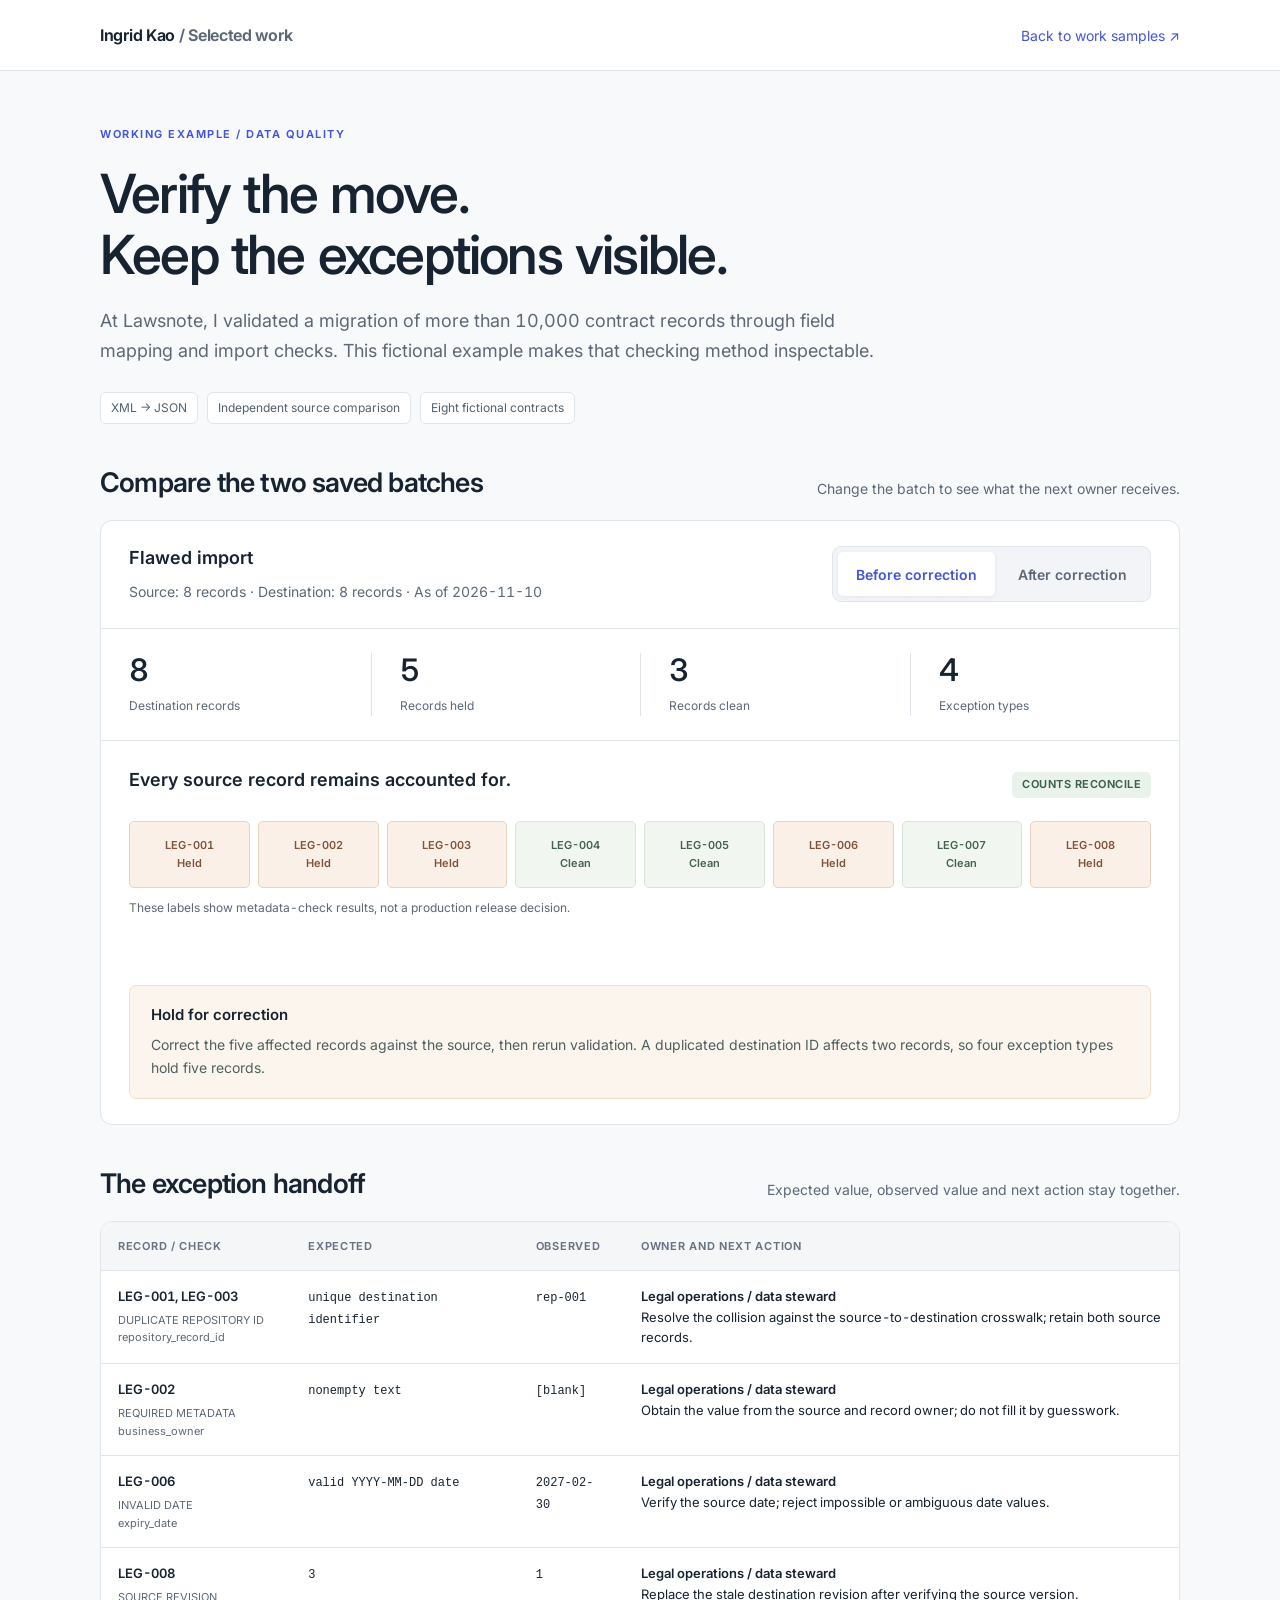
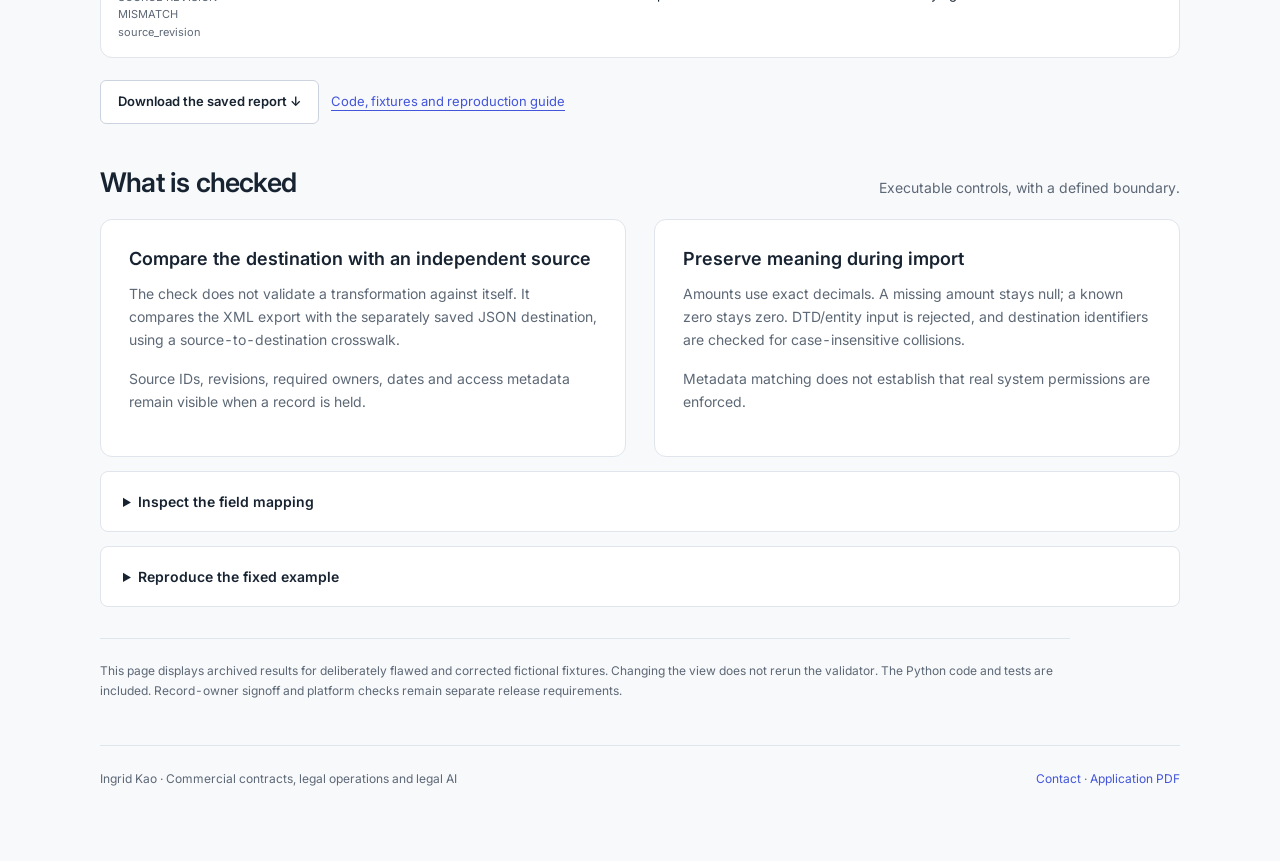
==== 05_solution_delivery/index.html @ 9fd371f5 "Publish legal workflow lab, work samples and evaluation methods" ====
<!doctype html>
<html lang="en"><head><meta charset="utf-8"><meta name="viewport" content="width=device-width,initial-scale=1"><meta name="description" content="Migration validation — inspect the working example and evidence by Ingrid Kao."><title>Migration validation | Ingrid Kao</title><style>
@font-face{font-family:Inter;src:url('../assets/Inter.woff2') format('woff2');font-weight:100 900;font-display:swap}
:root{--ink:#172331;--muted:#5d6876;--accent:#4355db;--line:#e0e5eb;--paper:#f8f9fb;--sage:#edf3ef;--red:#963f38;--amber:#805e1d}*{box-sizing:border-box}html{scroll-behavior:smooth;scroll-padding-top:28px}body{margin:0;color:var(--ink);background:var(--paper);font:16px/1.65 Inter,-apple-system,BlinkMacSystemFont,'Segoe UI',sans-serif;font-feature-settings:'calt' 1,'tnum' 1}a{color:var(--accent);text-underline-offset:4px}button,select{font:inherit}a:focus-visible,button:focus-visible,summary:focus-visible{outline:3px solid #d4a42f;outline-offset:4px}button{cursor:pointer}header{border-bottom:1px solid var(--line);background:#fff}nav{display:flex;justify-content:space-between;align-items:center;gap:20px;max-width:1144px;padding:22px 32px;margin:auto}.identity{font-weight:650;text-decoration:none;color:var(--ink);letter-spacing:-.3px}.back{font-size:14px;text-decoration:none}main{max-width:1144px;padding:48px 32px 56px;margin:auto}.eyebrow{font-size:11px;letter-spacing:1.5px;text-transform:uppercase;font-weight:650;color:var(--accent)}h1{font-size:clamp(34px,4.8vw,54px);line-height:1.13;letter-spacing:-1.8px;font-weight:550;margin:17px 0 21px;max-width:850px}h2{font-size:27px;line-height:1.25;letter-spacing:-.8px;font-weight:600;margin:0}h3{font-size:18px;line-height:1.35;font-weight:600;margin:0 0 10px}p{margin:0 0 16px}.intro{font-size:18px;line-height:1.7;color:var(--muted);max-width:800px}.tagline{display:flex;gap:9px;flex-wrap:wrap;margin:25px 0 36px}.tag{font-size:12px;line-height:1.5;color:#52616d;border:1px solid var(--line);background:#fff;padding:6px 10px;border-radius:6px}.section-heading{display:flex;align-items:end;justify-content:space-between;gap:24px;margin:42px 0 20px}.section-heading p{font-size:14px;color:var(--muted);margin:0}.card{background:#fff;border:1px solid var(--line);border-radius:12px;overflow:hidden}.card-pad{padding:27px 28px}.switcher{display:inline-flex;gap:5px;border:1px solid var(--line);padding:5px;border-radius:9px;background:#f2f4f8}.switcher button{min-height:44px;padding:8px 18px;background:none;border:0;border-radius:5px;color:var(--muted);font-size:14px;font-weight:600}.switcher button[aria-pressed=true]{background:#fff;color:var(--accent);box-shadow:0 1px 4px #1d2b4112}.preview-head{display:flex;align-items:center;justify-content:space-between;gap:22px;padding:25px 28px;border-bottom:1px solid var(--line)}.preview-head p{font-size:14px;margin:7px 0 0;color:var(--muted)}.chip{display:inline-block;padding:5px 10px;border-radius:5px;font-size:11px;line-height:1.4;font-weight:650;letter-spacing:.5px;text-transform:uppercase}.chip.hold{background:#fbede8;color:var(--red)}.chip.ready{background:#eaf2ec;color:#3c624b}.chip.amber{background:#faf1da;color:var(--amber)}.stats{display:grid;grid-template-columns:repeat(4,minmax(0,1fr));gap:0;border-bottom:1px solid var(--line);padding:24px 0}.stat{padding:0 28px;border-left:1px solid var(--line)}.stat:first-child{border:0}.stat b{font-size:31px;line-height:1.1;font-weight:550;letter-spacing:-1px;display:block;margin-bottom:9px}.stat span{font-size:12px;color:var(--muted);display:block}.decision{margin:25px 28px;padding:19px 21px;border:1px solid #d9e5dc;border-radius:7px;background:var(--sage)}.decision.hold{background:#fcf5ed;border-color:#eedfca}.decision h3{font-size:15px;margin-bottom:7px}.decision p{font-size:14px;color:#4f6060;margin:0}.record-strip{display:grid;grid-template-columns:repeat(8,minmax(0,1fr));gap:8px;margin:19px 0 10px}.record{padding:14px 4px;text-align:center;font-size:11px;font-weight:600;border:1px solid #d8e4da;background:#f1f6f1;color:#45634d;border-radius:5px}.record.held{background:#fbf0e8;border-color:#e8d2c2;color:#83523b}.caption{font-size:12px;color:var(--muted)}.table-wrap{overflow:auto;max-width:100%}table{width:100%;border-collapse:collapse;font-size:13px}th{text-align:left;font-size:11px;text-transform:uppercase;letter-spacing:.7px;color:#687482;font-weight:650;background:#f5f6f8}th,td{padding:15px 17px;border-bottom:1px solid var(--line);vertical-align:top}td{line-height:1.6}td b{font-weight:600}tbody tr:last-child td{border-bottom:0}.check-name{display:block;font-size:11px;color:var(--muted);margin-top:5px}.muted{color:var(--muted)}.value{font:12px/1.6 ui-monospace,SFMono-Regular,Consolas,monospace;overflow-wrap:anywhere}.empty{padding:26px 28px;background:#f3f7f2;color:#3f6549;font-size:15px}.bar-head{display:flex;justify-content:space-between;align-items:center;gap:18px}.button{display:inline-flex;align-items:center;justify-content:center;min-height:44px;padding:10px 17px;text-decoration:none;border-radius:6px;border:1px solid #ccd3df;font-size:13px;font-weight:600;color:var(--ink);background:#fff}.button.primary{background:var(--accent);color:#fff;border-color:var(--accent)}.actions{display:flex;gap:12px;flex-wrap:wrap;align-items:center;margin-top:22px}.actions a:not(.button){font-size:13px}details{border:1px solid var(--line);border-radius:8px;background:#fff;margin-top:14px}summary{padding:18px 22px;cursor:pointer;min-height:56px;font-size:14px;font-weight:600;list-style-position:inside}details>div{padding:0 22px 22px}.details-copy{font-size:14px;max-width:800px;color:var(--muted)}pre{margin:13px 0 0;padding:17px 19px;background:#f3f5f8;border-radius:6px;font:12px/1.7 ui-monospace,SFMono-Regular,Consolas,monospace;white-space:pre-wrap;overflow-wrap:anywhere}.split{display:grid;grid-template-columns:1fr 1fr;gap:28px}.fact-label{font-size:11px;letter-spacing:1px;text-transform:uppercase;color:#69788a;font-weight:650;margin-bottom:9px}.scope{border-top:1px solid var(--line);padding-top:22px;margin-top:31px;color:var(--muted);font-size:12px;max-width:970px}.footer{border-top:1px solid var(--line);margin-top:44px;padding-top:23px;display:flex;justify-content:space-between;gap:20px;font-size:12px;color:var(--muted)}.footer a{text-decoration:none}.escalation-layout{display:grid;grid-template-columns:260px minmax(0,1fr);gap:22px;align-items:start}.case-menu{display:grid;gap:8px}.case-menu button{text-align:left;min-height:92px;border:1px solid var(--line);background:#fff;border-radius:8px;padding:18px 19px;color:var(--ink)}.case-menu button[aria-pressed=true]{border-color:var(--accent);box-shadow:inset 3px 0 var(--accent);background:#f4f5ff}.case-menu small{display:block;font-size:10px;letter-spacing:1px;color:var(--accent);margin-bottom:8px;font-weight:650}.case-menu b{display:block;font-size:14px;line-height:1.45;font-weight:600}.case-body{padding:27px 28px}.case-title{display:flex;justify-content:space-between;align-items:start;gap:18px;border-bottom:1px solid var(--line);padding-bottom:20px;margin-bottom:23px}.case-title h3{font-size:22px;letter-spacing:-.5px;margin:6px 0 5px}.case-title p{font-size:12px;color:var(--muted);margin:0}.decision-quote{border-left:3px solid var(--accent);background:#f4f5fc;padding:19px 21px;border-radius:0 6px 6px 0;font-size:15px;margin-bottom:25px}.evidence-grid{display:grid;grid-template-columns:1fr 1fr;gap:22px 27px}.evidence-grid section{border-top:1px solid var(--line);padding-top:16px}.evidence-grid h4{margin:0 0 10px;font-size:11px;text-transform:uppercase;letter-spacing:.8px;color:#5a6f80}.evidence-grid p,.evidence-grid li{font-size:14px;line-height:1.7}.evidence-grid ul{padding-left:18px;margin:0}.evidence-grid li{margin-bottom:9px}.evidence-grid li:last-child{margin:0}.wide{grid-column:1/-1}blockquote{margin:11px 0;padding:14px 17px;border:1px solid #e0e4e7;border-radius:6px;color:#455563;font-size:13px;background:#fafbfc}.quote-fact{margin-top:4px;font-size:12px;color:var(--muted)}.articles{display:grid;grid-template-columns:repeat(3,minmax(0,1fr));gap:14px}.article-card{padding:23px;border:1px solid var(--line);border-radius:10px;background:#fff}.article-card h3{font-size:16px;margin-top:14px;min-height:66px}.article-card p,.article-card li{font-size:12px;color:var(--muted)}.article-card ul{margin:15px 0;padding-left:17px}.article-card .button{margin-top:7px;font-size:12px;min-height:44px}.article-detail{margin-top:19px;display:none}.article-detail.visible{display:block}.article-meta{display:grid;grid-template-columns:repeat(3,minmax(0,1fr));gap:15px;border-bottom:1px solid var(--line);padding-bottom:18px;margin-bottom:19px}.article-meta span{font-size:11px;display:block;color:var(--muted);margin-bottom:4px}.article-meta b{font-size:13px;font-weight:600}.close-row{display:flex;justify-content:space-between;gap:20px;align-items:center}.text-button{border:0;background:none;color:var(--accent);min-height:44px;font-size:13px;text-decoration:underline;text-underline-offset:4px;padding:5px 0}noscript{display:block;padding:20px;background:#fff4d7;color:#705c28}.sr-only{position:absolute;width:1px;height:1px;clip:rect(0,0,0,0);overflow:hidden}
@media(max-width:900px){.escalation-layout{grid-template-columns:210px minmax(0,1fr)}.stat{padding:0 20px}.record-strip{gap:5px}.record{font-size:10px}.evidence-grid{grid-template-columns:1fr}.wide{grid-column:auto}}
@media(max-width:700px){nav{padding:18px 20px;gap:12px}.identity{font-size:14px}.back{font-size:12px}main{padding:32px 20px 40px}h1{font-size:36px;letter-spacing:-1.1px}.intro{font-size:16px}.tagline{margin-bottom:28px}.section-heading{align-items:start;flex-direction:column;gap:9px;margin-top:31px}h2{font-size:24px}.preview-head{padding:22px;align-items:start;flex-direction:column}.stats{grid-template-columns:1fr 1fr;row-gap:22px}.stat:nth-child(3){border-left:0}.stat b{font-size:28px}.decision{margin:21px;padding:17px}.card-pad,.case-body{padding:22px}.record-strip{grid-template-columns:repeat(4,minmax(0,1fr));gap:7px}.record{font-size:11px;padding:12px 3px}.split{grid-template-columns:1fr;gap:19px}.bar-head{align-items:start;flex-direction:column;gap:9px}.escalation-layout{grid-template-columns:1fr}.case-menu{grid-template-columns:repeat(3,minmax(0,1fr));gap:6px}.case-menu button{padding:12px 10px;min-height:118px}.case-menu b{font-size:12px}.case-menu small{font-size:9px}.case-title{display:block}.case-title .chip{margin-top:14px}.articles{grid-template-columns:1fr}.article-card h3{min-height:0}.article-meta{grid-template-columns:1fr 1fr}.footer{flex-direction:column;gap:8px}.footer p{margin:0}.exception-table thead{display:none}.exception-table,.exception-table tbody,.exception-table tr,.exception-table td{display:block;width:100%}.exception-table tr{padding:18px 22px;border-bottom:1px solid var(--line)}.exception-table td{border:0;padding:6px 0}.exception-table td::before{content:attr(data-label);display:block;font-size:10px;letter-spacing:.7px;text-transform:uppercase;color:var(--muted);margin-bottom:3px}.exception-table tr:last-child{border:0}.mapping-table{min-width:580px}}
@media(prefers-reduced-motion:reduce){html{scroll-behavior:auto}}
</style></head><body>
<header><nav aria-label="Exhibit navigation"><a class="identity" href="../index.html">Ingrid Kao <span class="muted">/ Selected work</span></a><a class="back" href="../index.html#work">Back to work samples ↗</a></nav></header>
<main>
<span class="eyebrow">Working example / Data quality</span>
<h1>Verify the move.<br>Keep the exceptions visible.</h1>
<p class="intro">At Lawsnote, I validated a migration of more than 10,000 contract records through field mapping and import checks. This fictional example makes that checking method inspectable.</p>
<div class="tagline"><span class="tag">XML → JSON</span><span class="tag">Independent source comparison</span><span class="tag">Eight fictional contracts</span></div>
<section aria-labelledby="batch-heading"><div class="section-heading"><h2 id="batch-heading">Compare the two saved batches</h2><p>Change the batch to see what the next owner receives.</p></div>
<div class="card"><div class="preview-head"><div><h3 id="batch-title">Flawed import</h3><p id="batch-subtitle"></p></div><div class="switcher" role="group" aria-label="Saved import batch"><button data-batch="flawed" aria-pressed="true">Before correction</button><button data-batch="corrected" aria-pressed="false">After correction</button></div></div>
<div class="stats" aria-live="polite" aria-atomic="true"><div class="stat"><b id="record-count"></b><span>Destination records</span></div><div class="stat"><b id="held-count"></b><span>Records held</span></div><div class="stat"><b id="clean-count"></b><span>Records clean</span></div><div class="stat"><b id="issue-count"></b><span>Exception types</span></div></div>
<div class="card-pad"><div class="bar-head"><h3>Every source record remains accounted for.</h3><span class="chip" id="reconcile-status"></span></div><div class="record-strip" id="record-strip" aria-label="Per-record validation status"></div><p class="caption">These labels show metadata-check results, not a production release decision.</p></div>
<div class="decision" id="release-decision"><h3 id="release-title"></h3><p id="release-copy"></p></div>
</div></section>
<section aria-labelledby="exceptions-heading"><div class="section-heading"><h2 id="exceptions-heading">The exception handoff</h2><p>Expected value, observed value and next action stay together.</p></div><div class="card"><div id="exceptions"></div></div><div class="actions"><a class="button" id="report-download" href="results/flawed_report.json" download>Download the saved report ↓</a><a href="README.md">Code, fixtures and reproduction guide</a></div></section>
<section aria-labelledby="controls-heading"><div class="section-heading"><h2 id="controls-heading">What is checked</h2><p>Executable controls, with a defined boundary.</p></div><div class="split"><article class="card card-pad"><h3>Compare the destination with an independent source</h3><p class="details-copy">The check does not validate a transformation against itself. It compares the XML export with the separately saved JSON destination, using a source-to-destination crosswalk.</p><p class="details-copy">Source IDs, revisions, required owners, dates and access metadata remain visible when a record is held.</p></article><article class="card card-pad"><h3>Preserve meaning during import</h3><p class="details-copy">Amounts use exact decimals. A missing amount stays null; a known zero stays zero. DTD/entity input is rejected, and destination identifiers are checked for case-insensitive collisions.</p><p class="details-copy">Metadata matching does not establish that real system permissions are enforced.</p></article></div>
<details><summary>Inspect the field mapping</summary><div><div class="table-wrap"><table class="mapping-table"><thead><tr><th>XML source</th><th>JSON field</th><th>Transformation</th></tr></thead><tbody id="mapping"></tbody></table></div><p class="caption" id="access-groups"></p></div></details>
<details><summary>Reproduce the fixed example</summary><div><p class="details-copy" id="test-summary"></p><pre id="commands"></pre><div class="actions"><a href="fixtures/source_contracts.xml">XML source</a><a href="fixtures/target_flawed.json">Flawed destination</a><a href="fixtures/target_corrected.json">Corrected destination</a><a href="results/demo_facts.json">Verification facts</a></div></div></details></section>
<p class="scope">This page displays archived results for deliberately flawed and corrected fictional fixtures. Changing the view does not rerun the validator. The Python code and tests are included. Record-owner signoff and platform checks remain separate release requirements.</p>
<noscript>This exhibit needs JavaScript for the batch switcher. The saved reports, field mapping and reproduction guide remain available in this folder.</noscript>
<footer class="footer"><p>Ingrid Kao · Commercial contracts, legal operations and legal AI</p><p><a href="mailto:kuoingrid0118@gmail.com">Contact</a> · <a href="../Ingrid_Kao_Work_Samples.pdf">Application PDF</a></p></footer></main><script>
const DATA={"facts":{"schema":"MIGRATION-DEMO-FACTS-1.0","data_classification":"eight fictional contracts; seeded defects","test_count":30,"tests_passed":30,"failures":0,"errors":0,"archived_reports_match_fresh_run":true,"verified_report_files":["corrected_exceptions.csv","corrected_report.json","corrected_summary.md","flawed_exceptions.csv","flawed_report.json","flawed_summary.md","normalized_source.json"],"scenarios":{"flawed":{"source_records":8,"destination_records":8,"clean_records":3,"held_records":5,"exception_groups":4,"exception_count":4,"exception_types":["DUPLICATE_REPOSITORY_ID","INVALID_DATE","REQUIRED_METADATA","SOURCE_REVISION_MISMATCH"],"source_identity_reconciled":true,"counts_reconcile":true,"release_status":"HOLD_FOR_CORRECTION","release_approved":false,"source_known_value_usd":"622000.50","source_records_with_unknown_value":1},"corrected":{"source_records":8,"destination_records":8,"clean_records":8,"held_records":0,"exception_groups":0,"exception_count":0,"exception_types":[],"source_identity_reconciled":true,"counts_reconcile":true,"release_status":"READY_FOR_OWNER_SIGNOFF","release_approved":false,"source_known_value_usd":"622000.50","source_records_with_unknown_value":1}},"test_command":"python3 test_migration.py","reproduce_command":"python3 migration_demo.py","verification_command":"python3 verify_demo.py","release_decision":"Metadata checks never authorize release. Record-owner signoff and platform checks remain required."},"reports":{"flawed":{"schema":"CONTRACT-MIGRATION-DEMO-1.1","scenario":"flawed","as_of_date":"2026-11-10","data_classification":"synthetic demonstration","source_records":8,"destination_records":8,"exception_groups":4,"exception_count":4,"exception_types":["DUPLICATE_REPOSITORY_ID","INVALID_DATE","REQUIRED_METADATA","SOURCE_REVISION_MISMATCH"],"clean_records":3,"held_records":5,"source_identity_reconciled":true,"counts_reconcile":true,"source_known_value_usd":"622000.50","source_records_with_unknown_value":1,"validation_gate_passed":false,"release_status":"HOLD_FOR_CORRECTION","release_approved":false,"exceptions":[{"issue_id":"EX-001","code":"DUPLICATE_REPOSITORY_ID","source_record_id":"LEG-001, LEG-003","field":"repository_record_id","expected":"unique destination identifier","actual":"rep-001","owner":"Legal operations / data steward","action":"Resolve the collision against the source-to-destination crosswalk; retain both source records."},{"issue_id":"EX-002","code":"REQUIRED_METADATA","source_record_id":"LEG-002","field":"business_owner","expected":"nonempty text","actual":"","owner":"Legal operations / data steward","action":"Obtain the value from the source and record owner; do not fill it by guesswork."},{"issue_id":"EX-003","code":"INVALID_DATE","source_record_id":"LEG-006","field":"expiry_date","expected":"valid YYYY-MM-DD date","actual":"2027-02-30","owner":"Legal operations / data steward","action":"Verify the source date; reject impossible or ambiguous date values."},{"issue_id":"EX-004","code":"SOURCE_REVISION_MISMATCH","source_record_id":"LEG-008","field":"source_revision","expected":3,"actual":1,"owner":"Legal operations / data steward","action":"Replace the stale destination revision after verifying the source version."}]},"corrected":{"schema":"CONTRACT-MIGRATION-DEMO-1.1","scenario":"corrected","as_of_date":"2026-11-10","data_classification":"synthetic demonstration","source_records":8,"destination_records":8,"exception_groups":0,"exception_count":0,"exception_types":[],"clean_records":8,"held_records":0,"source_identity_reconciled":true,"counts_reconcile":true,"source_known_value_usd":"622000.50","source_records_with_unknown_value":1,"validation_gate_passed":true,"release_status":"READY_FOR_OWNER_SIGNOFF","release_approved":false,"exceptions":[]}},"mapping":{"schema":"CONTRACT-MIGRATION-DEMO-1.1","source_format":"fictional XML export","destination_format":"local JSON repository export","destination_identifier":"Sequential REP identifier in this fixture; uniqueness is case-insensitive in the destination","fields":[{"xml_source":"@id","target_field":"source_record_id","transform":"text"},{"xml_source":"@revision","target_field":"source_revision","transform":"integer"},{"xml_source":"contract_number","target_field":"contract_number","transform":"text"},{"xml_source":"party_name","target_field":"counterparty","transform":"text"},{"xml_source":"document_type","target_field":"agreement_type","transform":"text"},{"xml_source":"owner","target_field":"business_owner","transform":"text"},{"xml_source":"signed_on","target_field":"signed_date","transform":"iso_date"},{"xml_source":"expires_on","target_field":"expiry_date","transform":"iso_date"},{"xml_source":"amount_usd","target_field":"value_usd","transform":"usd_decimal_string","nullable":true},{"xml_source":"visibility_group","target_field":"access_group","transform":"text"}],"approved_access_groups":["Legal","Legal-Finance","Restricted"]},"ids":["LEG-001","LEG-002","LEG-003","LEG-004","LEG-005","LEG-006","LEG-007","LEG-008"]};
const $=id=>document.getElementById(id);
const esc=v=>String(v).replace(/[&<>"']/g,c=>({'&':'&amp;','<':'&lt;','>':'&gt;','"':'&quot;',"'":'&#39;'}[c]));
const value=v=>v===''?'[blank]':v===null?'null':String(v);
let active='flawed';
function render(){
 const r=DATA.reports[active],held=new Set(r.exceptions.flatMap(e=>e.source_record_id.split(',').map(x=>x.trim())));
 document.querySelectorAll('[data-batch]').forEach(b=>b.setAttribute('aria-pressed',String(b.dataset.batch===active)));
 $('batch-title').textContent=active==='flawed'?'Flawed import':'Corrected import';
 $('batch-subtitle').textContent=`Source: ${r.source_records} records · Destination: ${r.destination_records} records · As of ${r.as_of_date}`;
 $('record-count').textContent=r.destination_records;$('held-count').textContent=r.held_records;$('clean-count').textContent=r.clean_records;$('issue-count').textContent=r.exception_types.length;
 $('reconcile-status').textContent=r.counts_reconcile?'Counts reconcile':'Reconciliation needed';$('reconcile-status').className='chip '+(r.counts_reconcile?'ready':'hold');
 $('record-strip').innerHTML=DATA.ids.map(id=>`<span class="record${held.has(id)?' held':''}" aria-label="${esc(id)} ${held.has(id)?'held for correction':'clean'}">${esc(id)}<br>${held.has(id)?'Held':'Clean'}</span>`).join('');
 const clean=r.validation_gate_passed;
 $('release-decision').className='decision'+(clean?'':' hold');
 $('release-title').textContent=clean?'Ready for owner signoff':'Hold for correction';
 $('release-copy').textContent=clean?'All eight records pass these metadata checks. The record owner still needs to sign off, and actual platform permissions need verification. Release approval remains false.':'Correct the five affected records against the source, then rerun validation. A duplicated destination ID affects two records, so four exception types hold five records.';
 $('exceptions').innerHTML=r.exceptions.length?'<table class="exception-table"><thead><tr><th>Record / check</th><th>Expected</th><th>Observed</th><th>Owner and next action</th></tr></thead><tbody>'+r.exceptions.map(e=>`<tr><td data-label="Record / check"><b>${esc(e.source_record_id)}</b><span class="check-name">${esc(e.code.replaceAll('_',' '))}<br>${esc(e.field)}</span></td><td data-label="Expected"><span class="value">${esc(value(e.expected))}</span></td><td data-label="Observed"><span class="value">${esc(value(e.actual))}</span></td><td data-label="Owner and next action"><b>${esc(e.owner)}</b><br>${esc(e.action)}</td></tr>`).join('')+'</tbody></table>':'<div class="empty"><b>No exceptions in the corrected fixture.</b><br>All eight records are clean. The batch is ready for record-owner signoff.</div>';
 $('report-download').href=`results/${active}_report.json`;
}
document.querySelectorAll('[data-batch]').forEach(b=>b.addEventListener('click',()=>{active=b.dataset.batch;render()}));
$('mapping').innerHTML=DATA.mapping.fields.map(f=>`<tr><td class="value">${esc(f.xml_source)}</td><td class="value">${esc(f.target_field)}</td><td>${esc(f.transform)}${f.nullable?' · nullable':''}</td></tr>`).join('');
$('access-groups').textContent='Allowed metadata groups: '+DATA.mapping.approved_access_groups.join(', ')+'.';
$('commands').textContent='cd 05_solution_delivery\n'+DATA.facts.reproduce_command+'\n'+DATA.facts.test_command+'\n'+DATA.facts.verification_command;
$('test-summary').textContent=`${DATA.facts.tests_passed} of ${DATA.facts.test_count} behavioral tests passed. ${DATA.facts.verified_report_files.length} archived reports match a fresh run. This page reports that saved verification; the commands below reproduce it.`;
render();
</script></body></html>
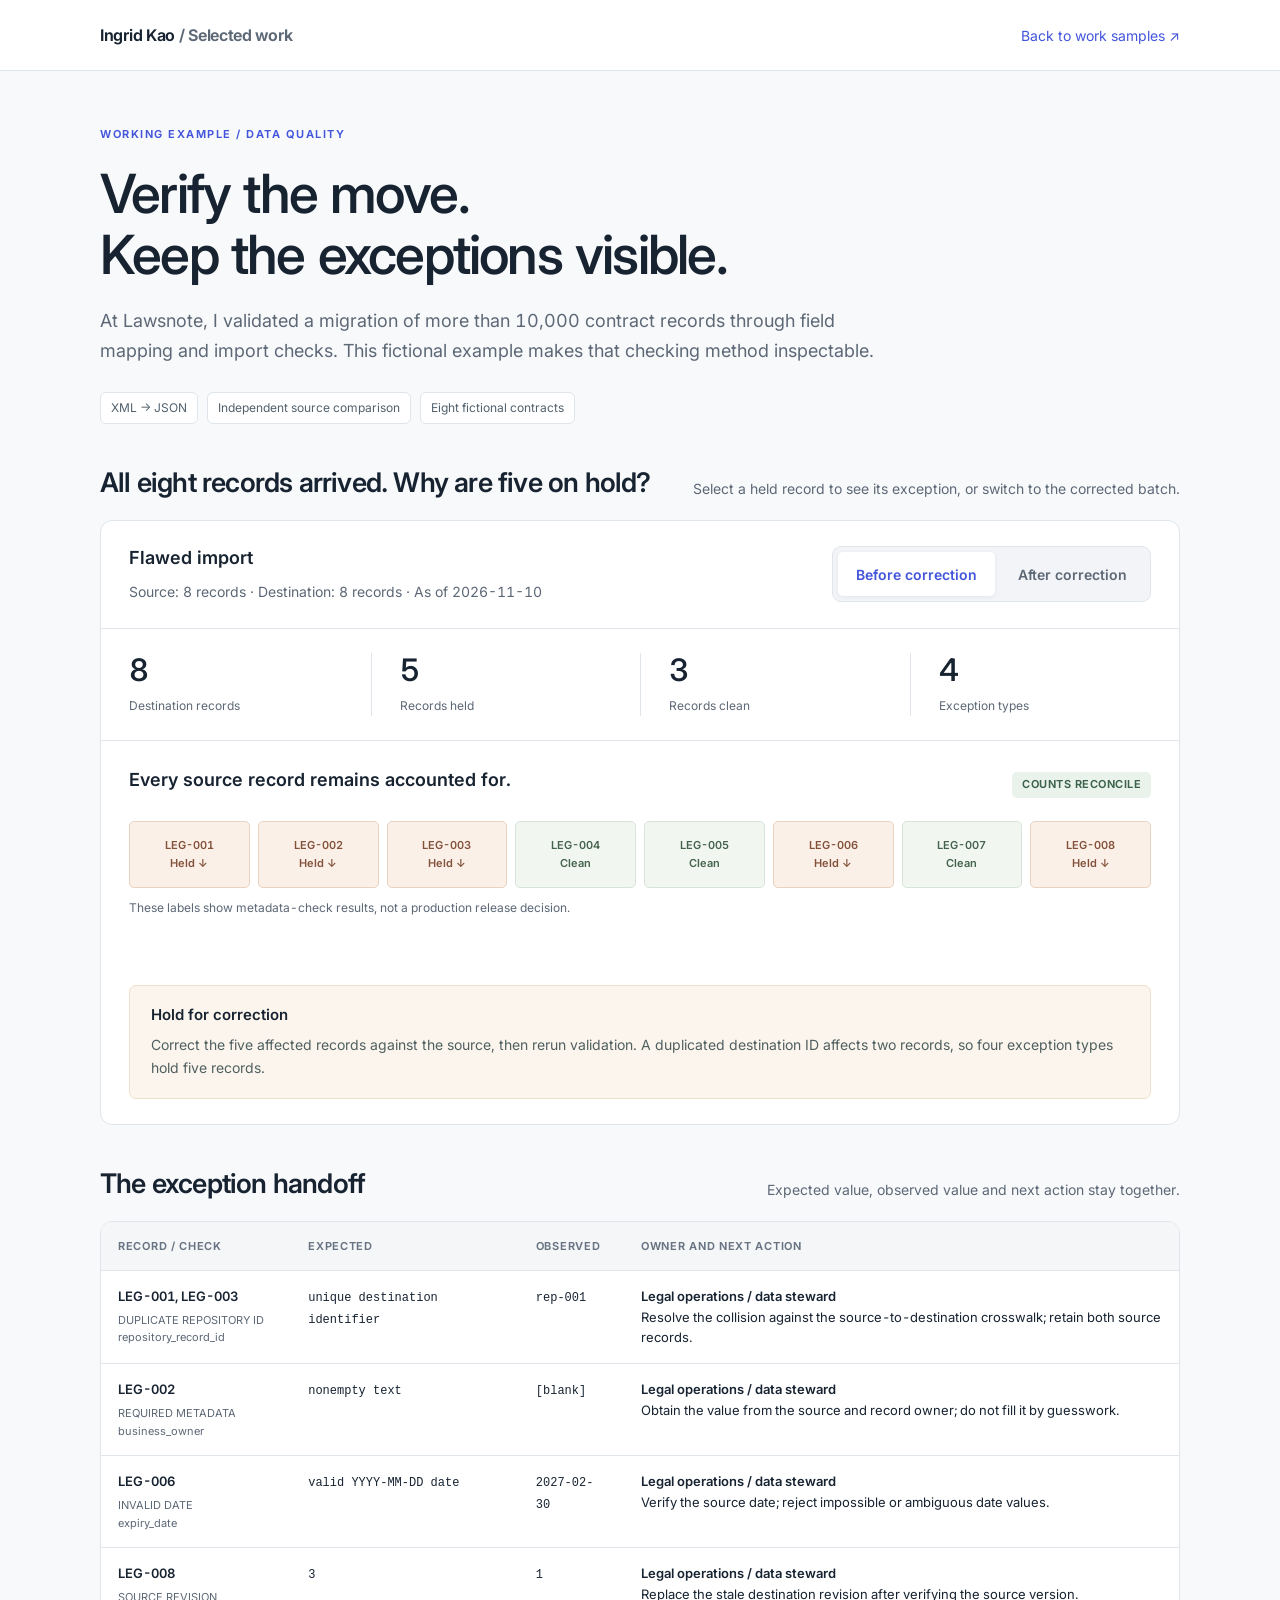
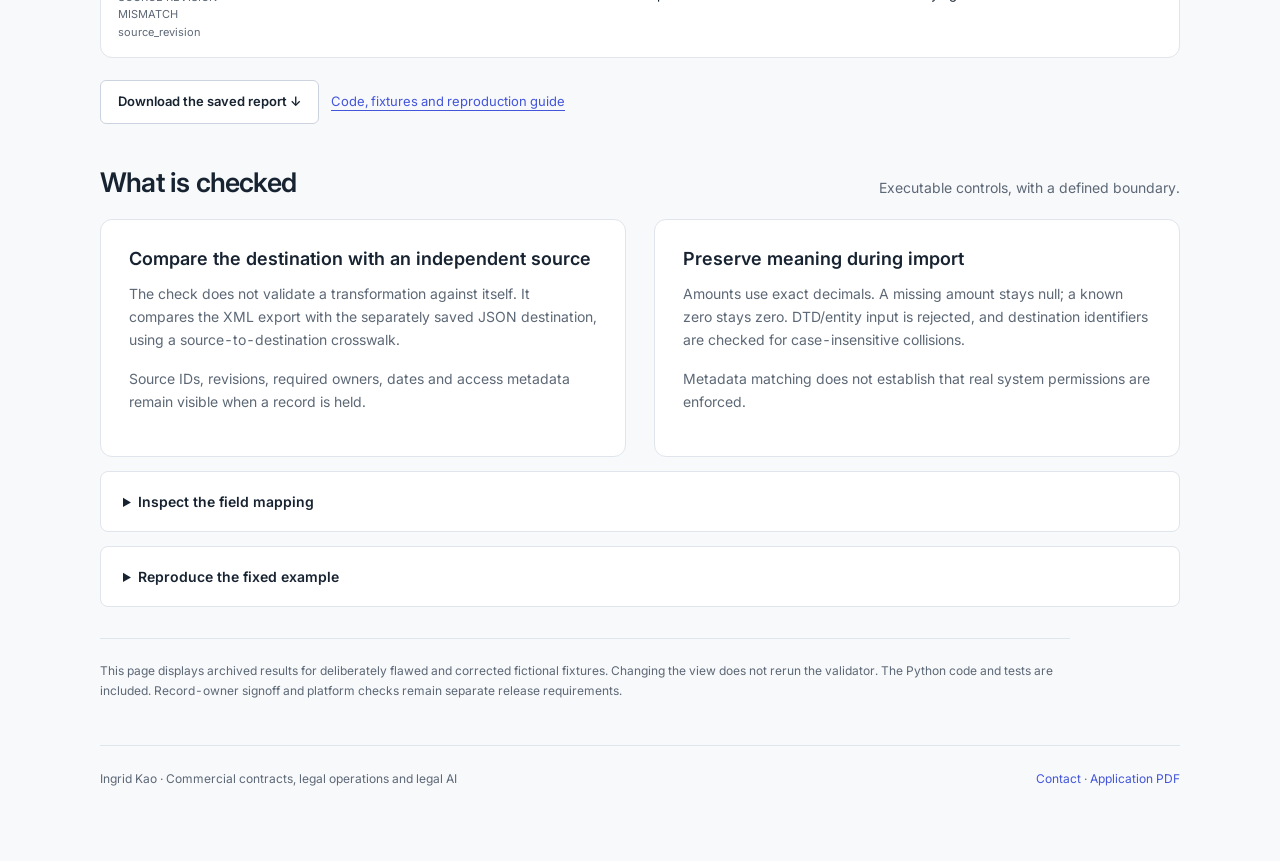
==== commit ad7f2c3e: "Let the Lab be tried from its first screen From the review of 17 November:  - Landing: two things to" ====
--- a/05_solution_delivery/index.html
+++ b/05_solution_delivery/index.html
@@ -1,7 +1,7 @@
 <!doctype html>
-<html lang="en"><head><meta charset="utf-8"><meta name="viewport" content="width=device-width,initial-scale=1"><meta name="description" content="Migration validation — inspect the working example and evidence by Ingrid Kao."><title>Migration validation | Ingrid Kao</title><style>
+<html lang="en"><head><meta charset="utf-8"><meta name="viewport" content="width=device-width,initial-scale=1"><meta name="description" content="Migration validation: inspect the working example and evidence by Ingrid Kao."><title>Migration validation | Ingrid Kao</title><style>
 @font-face{font-family:Inter;src:url('../assets/Inter.woff2') format('woff2');font-weight:100 900;font-display:swap}
-:root{--ink:#172331;--muted:#5d6876;--accent:#4355db;--line:#e0e5eb;--paper:#f8f9fb;--sage:#edf3ef;--red:#963f38;--amber:#805e1d}*{box-sizing:border-box}html{scroll-behavior:smooth;scroll-padding-top:28px}body{margin:0;color:var(--ink);background:var(--paper);font:16px/1.65 Inter,-apple-system,BlinkMacSystemFont,'Segoe UI',sans-serif;font-feature-settings:'calt' 1,'tnum' 1}a{color:var(--accent);text-underline-offset:4px}button,select{font:inherit}a:focus-visible,button:focus-visible,summary:focus-visible{outline:3px solid #d4a42f;outline-offset:4px}button{cursor:pointer}header{border-bottom:1px solid var(--line);background:#fff}nav{display:flex;justify-content:space-between;align-items:center;gap:20px;max-width:1144px;padding:22px 32px;margin:auto}.identity{font-weight:650;text-decoration:none;color:var(--ink);letter-spacing:-.3px}.back{font-size:14px;text-decoration:none}main{max-width:1144px;padding:48px 32px 56px;margin:auto}.eyebrow{font-size:11px;letter-spacing:1.5px;text-transform:uppercase;font-weight:650;color:var(--accent)}h1{font-size:clamp(34px,4.8vw,54px);line-height:1.13;letter-spacing:-1.8px;font-weight:550;margin:17px 0 21px;max-width:850px}h2{font-size:27px;line-height:1.25;letter-spacing:-.8px;font-weight:600;margin:0}h3{font-size:18px;line-height:1.35;font-weight:600;margin:0 0 10px}p{margin:0 0 16px}.intro{font-size:18px;line-height:1.7;color:var(--muted);max-width:800px}.tagline{display:flex;gap:9px;flex-wrap:wrap;margin:25px 0 36px}.tag{font-size:12px;line-height:1.5;color:#52616d;border:1px solid var(--line);background:#fff;padding:6px 10px;border-radius:6px}.section-heading{display:flex;align-items:end;justify-content:space-between;gap:24px;margin:42px 0 20px}.section-heading p{font-size:14px;color:var(--muted);margin:0}.card{background:#fff;border:1px solid var(--line);border-radius:12px;overflow:hidden}.card-pad{padding:27px 28px}.switcher{display:inline-flex;gap:5px;border:1px solid var(--line);padding:5px;border-radius:9px;background:#f2f4f8}.switcher button{min-height:44px;padding:8px 18px;background:none;border:0;border-radius:5px;color:var(--muted);font-size:14px;font-weight:600}.switcher button[aria-pressed=true]{background:#fff;color:var(--accent);box-shadow:0 1px 4px #1d2b4112}.preview-head{display:flex;align-items:center;justify-content:space-between;gap:22px;padding:25px 28px;border-bottom:1px solid var(--line)}.preview-head p{font-size:14px;margin:7px 0 0;color:var(--muted)}.chip{display:inline-block;padding:5px 10px;border-radius:5px;font-size:11px;line-height:1.4;font-weight:650;letter-spacing:.5px;text-transform:uppercase}.chip.hold{background:#fbede8;color:var(--red)}.chip.ready{background:#eaf2ec;color:#3c624b}.chip.amber{background:#faf1da;color:var(--amber)}.stats{display:grid;grid-template-columns:repeat(4,minmax(0,1fr));gap:0;border-bottom:1px solid var(--line);padding:24px 0}.stat{padding:0 28px;border-left:1px solid var(--line)}.stat:first-child{border:0}.stat b{font-size:31px;line-height:1.1;font-weight:550;letter-spacing:-1px;display:block;margin-bottom:9px}.stat span{font-size:12px;color:var(--muted);display:block}.decision{margin:25px 28px;padding:19px 21px;border:1px solid #d9e5dc;border-radius:7px;background:var(--sage)}.decision.hold{background:#fcf5ed;border-color:#eedfca}.decision h3{font-size:15px;margin-bottom:7px}.decision p{font-size:14px;color:#4f6060;margin:0}.record-strip{display:grid;grid-template-columns:repeat(8,minmax(0,1fr));gap:8px;margin:19px 0 10px}.record{padding:14px 4px;text-align:center;font-size:11px;font-weight:600;border:1px solid #d8e4da;background:#f1f6f1;color:#45634d;border-radius:5px}.record.held{background:#fbf0e8;border-color:#e8d2c2;color:#83523b}.caption{font-size:12px;color:var(--muted)}.table-wrap{overflow:auto;max-width:100%}table{width:100%;border-collapse:collapse;font-size:13px}th{text-align:left;font-size:11px;text-transform:uppercase;letter-spacing:.7px;color:#687482;font-weight:650;background:#f5f6f8}th,td{padding:15px 17px;border-bottom:1px solid var(--line);vertical-align:top}td{line-height:1.6}td b{font-weight:600}tbody tr:last-child td{border-bottom:0}.check-name{display:block;font-size:11px;color:var(--muted);margin-top:5px}.muted{color:var(--muted)}.value{font:12px/1.6 ui-monospace,SFMono-Regular,Consolas,monospace;overflow-wrap:anywhere}.empty{padding:26px 28px;background:#f3f7f2;color:#3f6549;font-size:15px}.bar-head{display:flex;justify-content:space-between;align-items:center;gap:18px}.button{display:inline-flex;align-items:center;justify-content:center;min-height:44px;padding:10px 17px;text-decoration:none;border-radius:6px;border:1px solid #ccd3df;font-size:13px;font-weight:600;color:var(--ink);background:#fff}.button.primary{background:var(--accent);color:#fff;border-color:var(--accent)}.actions{display:flex;gap:12px;flex-wrap:wrap;align-items:center;margin-top:22px}.actions a:not(.button){font-size:13px}details{border:1px solid var(--line);border-radius:8px;background:#fff;margin-top:14px}summary{padding:18px 22px;cursor:pointer;min-height:56px;font-size:14px;font-weight:600;list-style-position:inside}details>div{padding:0 22px 22px}.details-copy{font-size:14px;max-width:800px;color:var(--muted)}pre{margin:13px 0 0;padding:17px 19px;background:#f3f5f8;border-radius:6px;font:12px/1.7 ui-monospace,SFMono-Regular,Consolas,monospace;white-space:pre-wrap;overflow-wrap:anywhere}.split{display:grid;grid-template-columns:1fr 1fr;gap:28px}.fact-label{font-size:11px;letter-spacing:1px;text-transform:uppercase;color:#69788a;font-weight:650;margin-bottom:9px}.scope{border-top:1px solid var(--line);padding-top:22px;margin-top:31px;color:var(--muted);font-size:12px;max-width:970px}.footer{border-top:1px solid var(--line);margin-top:44px;padding-top:23px;display:flex;justify-content:space-between;gap:20px;font-size:12px;color:var(--muted)}.footer a{text-decoration:none}.escalation-layout{display:grid;grid-template-columns:260px minmax(0,1fr);gap:22px;align-items:start}.case-menu{display:grid;gap:8px}.case-menu button{text-align:left;min-height:92px;border:1px solid var(--line);background:#fff;border-radius:8px;padding:18px 19px;color:var(--ink)}.case-menu button[aria-pressed=true]{border-color:var(--accent);box-shadow:inset 3px 0 var(--accent);background:#f4f5ff}.case-menu small{display:block;font-size:10px;letter-spacing:1px;color:var(--accent);margin-bottom:8px;font-weight:650}.case-menu b{display:block;font-size:14px;line-height:1.45;font-weight:600}.case-body{padding:27px 28px}.case-title{display:flex;justify-content:space-between;align-items:start;gap:18px;border-bottom:1px solid var(--line);padding-bottom:20px;margin-bottom:23px}.case-title h3{font-size:22px;letter-spacing:-.5px;margin:6px 0 5px}.case-title p{font-size:12px;color:var(--muted);margin:0}.decision-quote{border-left:3px solid var(--accent);background:#f4f5fc;padding:19px 21px;border-radius:0 6px 6px 0;font-size:15px;margin-bottom:25px}.evidence-grid{display:grid;grid-template-columns:1fr 1fr;gap:22px 27px}.evidence-grid section{border-top:1px solid var(--line);padding-top:16px}.evidence-grid h4{margin:0 0 10px;font-size:11px;text-transform:uppercase;letter-spacing:.8px;color:#5a6f80}.evidence-grid p,.evidence-grid li{font-size:14px;line-height:1.7}.evidence-grid ul{padding-left:18px;margin:0}.evidence-grid li{margin-bottom:9px}.evidence-grid li:last-child{margin:0}.wide{grid-column:1/-1}blockquote{margin:11px 0;padding:14px 17px;border:1px solid #e0e4e7;border-radius:6px;color:#455563;font-size:13px;background:#fafbfc}.quote-fact{margin-top:4px;font-size:12px;color:var(--muted)}.articles{display:grid;grid-template-columns:repeat(3,minmax(0,1fr));gap:14px}.article-card{padding:23px;border:1px solid var(--line);border-radius:10px;background:#fff}.article-card h3{font-size:16px;margin-top:14px;min-height:66px}.article-card p,.article-card li{font-size:12px;color:var(--muted)}.article-card ul{margin:15px 0;padding-left:17px}.article-card .button{margin-top:7px;font-size:12px;min-height:44px}.article-detail{margin-top:19px;display:none}.article-detail.visible{display:block}.article-meta{display:grid;grid-template-columns:repeat(3,minmax(0,1fr));gap:15px;border-bottom:1px solid var(--line);padding-bottom:18px;margin-bottom:19px}.article-meta span{font-size:11px;display:block;color:var(--muted);margin-bottom:4px}.article-meta b{font-size:13px;font-weight:600}.close-row{display:flex;justify-content:space-between;gap:20px;align-items:center}.text-button{border:0;background:none;color:var(--accent);min-height:44px;font-size:13px;text-decoration:underline;text-underline-offset:4px;padding:5px 0}noscript{display:block;padding:20px;background:#fff4d7;color:#705c28}.sr-only{position:absolute;width:1px;height:1px;clip:rect(0,0,0,0);overflow:hidden}
+:root{--ink:#172331;--muted:#5d6876;--accent:#4355db;--line:#e0e5eb;--paper:#f8f9fb;--sage:#edf3ef;--red:#963f38;--amber:#805e1d}*{box-sizing:border-box}html{scroll-behavior:smooth;scroll-padding-top:28px}body{margin:0;color:var(--ink);background:var(--paper);font:16px/1.65 Inter,-apple-system,BlinkMacSystemFont,'Segoe UI',sans-serif;font-feature-settings:'calt' 1,'tnum' 1}a{color:var(--accent);text-underline-offset:4px}button,select{font:inherit}a:focus-visible,button:focus-visible,summary:focus-visible{outline:3px solid #d4a42f;outline-offset:4px}button{cursor:pointer}header{border-bottom:1px solid var(--line);background:#fff}nav{display:flex;justify-content:space-between;align-items:center;gap:20px;max-width:1144px;padding:22px 32px;margin:auto}.identity{font-weight:650;text-decoration:none;color:var(--ink);letter-spacing:-.3px}.back{font-size:14px;text-decoration:none}main{max-width:1144px;padding:48px 32px 56px;margin:auto}.eyebrow{font-size:11px;letter-spacing:1.5px;text-transform:uppercase;font-weight:650;color:var(--accent)}h1{font-size:clamp(34px,4.8vw,54px);line-height:1.13;letter-spacing:-1.8px;font-weight:550;margin:17px 0 21px;max-width:850px}h2{font-size:27px;line-height:1.25;letter-spacing:-.8px;font-weight:600;margin:0}h3{font-size:18px;line-height:1.35;font-weight:600;margin:0 0 10px}p{margin:0 0 16px}.intro{font-size:18px;line-height:1.7;color:var(--muted);max-width:800px}.tagline{display:flex;gap:9px;flex-wrap:wrap;margin:25px 0 36px}.tag{font-size:12px;line-height:1.5;color:#52616d;border:1px solid var(--line);background:#fff;padding:6px 10px;border-radius:6px}.section-heading{display:flex;align-items:end;justify-content:space-between;gap:24px;margin:42px 0 20px}.section-heading p{font-size:14px;color:var(--muted);margin:0}.card{background:#fff;border:1px solid var(--line);border-radius:12px;overflow:hidden}.card-pad{padding:27px 28px}.switcher{display:inline-flex;gap:5px;border:1px solid var(--line);padding:5px;border-radius:9px;background:#f2f4f8}.switcher button{min-height:44px;padding:8px 18px;background:none;border:0;border-radius:5px;color:var(--muted);font-size:14px;font-weight:600}.switcher button[aria-pressed=true]{background:#fff;color:var(--accent);box-shadow:0 1px 4px #1d2b4112}.preview-head{display:flex;align-items:center;justify-content:space-between;gap:22px;padding:25px 28px;border-bottom:1px solid var(--line)}.preview-head p{font-size:14px;margin:7px 0 0;color:var(--muted)}.chip{display:inline-block;padding:5px 10px;border-radius:5px;font-size:11px;line-height:1.4;font-weight:650;letter-spacing:.5px;text-transform:uppercase}.chip.hold{background:#fbede8;color:var(--red)}.chip.ready{background:#eaf2ec;color:#3c624b}.chip.amber{background:#faf1da;color:var(--amber)}.stats{display:grid;grid-template-columns:repeat(4,minmax(0,1fr));gap:0;border-bottom:1px solid var(--line);padding:24px 0}.stat{padding:0 28px;border-left:1px solid var(--line)}.stat:first-child{border:0}.stat b{font-size:31px;line-height:1.1;font-weight:550;letter-spacing:-1px;display:block;margin-bottom:9px}.stat span{font-size:12px;color:var(--muted);display:block}.decision{margin:25px 28px;padding:19px 21px;border:1px solid #d9e5dc;border-radius:7px;background:var(--sage)}.decision.hold{background:#fcf5ed;border-color:#eedfca}.decision h3{font-size:15px;margin-bottom:7px}.decision p{font-size:14px;color:#4f6060;margin:0}.record-strip{display:grid;grid-template-columns:repeat(8,minmax(0,1fr));gap:8px;margin:19px 0 10px}.record{padding:14px 4px;text-align:center;font-size:11px;font-weight:600;border:1px solid #d8e4da;background:#f1f6f1;color:#45634d;border-radius:5px}.record.held{background:#fbf0e8;border-color:#e8d2c2;color:#83523b}a.record.held{display:block;text-decoration:none}a.record.held:hover{border-color:#c99f86;background:#f7e6da}a.record.held:focus-visible{outline:3px solid var(--accent);outline-offset:2px}.exception-table tr{scroll-margin-top:24px}.exception-table tr:target{background:#fbf0e8;box-shadow:inset 3px 0 0 #c99f86}.caption{font-size:12px;color:var(--muted)}.table-wrap{overflow:auto;max-width:100%}table{width:100%;border-collapse:collapse;font-size:13px}th{text-align:left;font-size:11px;text-transform:uppercase;letter-spacing:.7px;color:#687482;font-weight:650;background:#f5f6f8}th,td{padding:15px 17px;border-bottom:1px solid var(--line);vertical-align:top}td{line-height:1.6}td b{font-weight:600}tbody tr:last-child td{border-bottom:0}.check-name{display:block;font-size:11px;color:var(--muted);margin-top:5px}.muted{color:var(--muted)}.value{font:12px/1.6 ui-monospace,SFMono-Regular,Consolas,monospace;overflow-wrap:anywhere}.empty{padding:26px 28px;background:#f3f7f2;color:#3f6549;font-size:15px}.bar-head{display:flex;justify-content:space-between;align-items:center;gap:18px}.button{display:inline-flex;align-items:center;justify-content:center;min-height:44px;padding:10px 17px;text-decoration:none;border-radius:6px;border:1px solid #ccd3df;font-size:13px;font-weight:600;color:var(--ink);background:#fff}.button.primary{background:var(--accent);color:#fff;border-color:var(--accent)}.actions{display:flex;gap:12px;flex-wrap:wrap;align-items:center;margin-top:22px}.actions a:not(.button){font-size:13px}details{border:1px solid var(--line);border-radius:8px;background:#fff;margin-top:14px}summary{padding:18px 22px;cursor:pointer;min-height:56px;font-size:14px;font-weight:600;list-style-position:inside}details>div{padding:0 22px 22px}.details-copy{font-size:14px;max-width:800px;color:var(--muted)}pre{margin:13px 0 0;padding:17px 19px;background:#f3f5f8;border-radius:6px;font:12px/1.7 ui-monospace,SFMono-Regular,Consolas,monospace;white-space:pre-wrap;overflow-wrap:anywhere}.split{display:grid;grid-template-columns:1fr 1fr;gap:28px}.fact-label{font-size:11px;letter-spacing:1px;text-transform:uppercase;color:#69788a;font-weight:650;margin-bottom:9px}.scope{border-top:1px solid var(--line);padding-top:22px;margin-top:31px;color:var(--muted);font-size:12px;max-width:970px}.footer{border-top:1px solid var(--line);margin-top:44px;padding-top:23px;display:flex;justify-content:space-between;gap:20px;font-size:12px;color:var(--muted)}.footer a{text-decoration:none}.escalation-layout{display:grid;grid-template-columns:260px minmax(0,1fr);gap:22px;align-items:start}.case-menu{display:grid;gap:8px}.case-menu button{text-align:left;min-height:92px;border:1px solid var(--line);background:#fff;border-radius:8px;padding:18px 19px;color:var(--ink)}.case-menu button[aria-pressed=true]{border-color:var(--accent);box-shadow:inset 3px 0 var(--accent);background:#f4f5ff}.case-menu small{display:block;font-size:10px;letter-spacing:1px;color:var(--accent);margin-bottom:8px;font-weight:650}.case-menu b{display:block;font-size:14px;line-height:1.45;font-weight:600}.case-body{padding:27px 28px}.case-title{display:flex;justify-content:space-between;align-items:start;gap:18px;border-bottom:1px solid var(--line);padding-bottom:20px;margin-bottom:23px}.case-title h3{font-size:22px;letter-spacing:-.5px;margin:6px 0 5px}.case-title p{font-size:12px;color:var(--muted);margin:0}.decision-quote{border-left:3px solid var(--accent);background:#f4f5fc;padding:19px 21px;border-radius:0 6px 6px 0;font-size:15px;margin-bottom:25px}.evidence-grid{display:grid;grid-template-columns:1fr 1fr;gap:22px 27px}.evidence-grid section{border-top:1px solid var(--line);padding-top:16px}.evidence-grid h4{margin:0 0 10px;font-size:11px;text-transform:uppercase;letter-spacing:.8px;color:#5a6f80}.evidence-grid p,.evidence-grid li{font-size:14px;line-height:1.7}.evidence-grid ul{padding-left:18px;margin:0}.evidence-grid li{margin-bottom:9px}.evidence-grid li:last-child{margin:0}.wide{grid-column:1/-1}blockquote{margin:11px 0;padding:14px 17px;border:1px solid #e0e4e7;border-radius:6px;color:#455563;font-size:13px;background:#fafbfc}.quote-fact{margin-top:4px;font-size:12px;color:var(--muted)}.articles{display:grid;grid-template-columns:repeat(3,minmax(0,1fr));gap:14px}.article-card{padding:23px;border:1px solid var(--line);border-radius:10px;background:#fff}.article-card h3{font-size:16px;margin-top:14px;min-height:66px}.article-card p,.article-card li{font-size:12px;color:var(--muted)}.article-card ul{margin:15px 0;padding-left:17px}.article-card .button{margin-top:7px;font-size:12px;min-height:44px}.article-detail{margin-top:19px;display:none}.article-detail.visible{display:block}.article-meta{display:grid;grid-template-columns:repeat(3,minmax(0,1fr));gap:15px;border-bottom:1px solid var(--line);padding-bottom:18px;margin-bottom:19px}.article-meta span{font-size:11px;display:block;color:var(--muted);margin-bottom:4px}.article-meta b{font-size:13px;font-weight:600}.close-row{display:flex;justify-content:space-between;gap:20px;align-items:center}.text-button{border:0;background:none;color:var(--accent);min-height:44px;font-size:13px;text-decoration:underline;text-underline-offset:4px;padding:5px 0}noscript{display:block;padding:20px;background:#fff4d7;color:#705c28}.sr-only{position:absolute;width:1px;height:1px;clip:rect(0,0,0,0);overflow:hidden}
 @media(max-width:900px){.escalation-layout{grid-template-columns:210px minmax(0,1fr)}.stat{padding:0 20px}.record-strip{gap:5px}.record{font-size:10px}.evidence-grid{grid-template-columns:1fr}.wide{grid-column:auto}}
 @media(max-width:700px){nav{padding:18px 20px;gap:12px}.identity{font-size:14px}.back{font-size:12px}main{padding:32px 20px 40px}h1{font-size:36px;letter-spacing:-1.1px}.intro{font-size:16px}.tagline{margin-bottom:28px}.section-heading{align-items:start;flex-direction:column;gap:9px;margin-top:31px}h2{font-size:24px}.preview-head{padding:22px;align-items:start;flex-direction:column}.stats{grid-template-columns:1fr 1fr;row-gap:22px}.stat:nth-child(3){border-left:0}.stat b{font-size:28px}.decision{margin:21px;padding:17px}.card-pad,.case-body{padding:22px}.record-strip{grid-template-columns:repeat(4,minmax(0,1fr));gap:7px}.record{font-size:11px;padding:12px 3px}.split{grid-template-columns:1fr;gap:19px}.bar-head{align-items:start;flex-direction:column;gap:9px}.escalation-layout{grid-template-columns:1fr}.case-menu{grid-template-columns:repeat(3,minmax(0,1fr));gap:6px}.case-menu button{padding:12px 10px;min-height:118px}.case-menu b{font-size:12px}.case-menu small{font-size:9px}.case-title{display:block}.case-title .chip{margin-top:14px}.articles{grid-template-columns:1fr}.article-card h3{min-height:0}.article-meta{grid-template-columns:1fr 1fr}.footer{flex-direction:column;gap:8px}.footer p{margin:0}.exception-table thead{display:none}.exception-table,.exception-table tbody,.exception-table tr,.exception-table td{display:block;width:100%}.exception-table tr{padding:18px 22px;border-bottom:1px solid var(--line)}.exception-table td{border:0;padding:6px 0}.exception-table td::before{content:attr(data-label);display:block;font-size:10px;letter-spacing:.7px;text-transform:uppercase;color:var(--muted);margin-bottom:3px}.exception-table tr:last-child{border:0}.mapping-table{min-width:580px}}
 @media(prefers-reduced-motion:reduce){html{scroll-behavior:auto}}
@@ -12,7 +12,7 @@
 <h1>Verify the move.<br>Keep the exceptions visible.</h1>
 <p class="intro">At Lawsnote, I validated a migration of more than 10,000 contract records through field mapping and import checks. This fictional example makes that checking method inspectable.</p>
 <div class="tagline"><span class="tag">XML → JSON</span><span class="tag">Independent source comparison</span><span class="tag">Eight fictional contracts</span></div>
-<section aria-labelledby="batch-heading"><div class="section-heading"><h2 id="batch-heading">Compare the two saved batches</h2><p>Change the batch to see what the next owner receives.</p></div>
+<section aria-labelledby="batch-heading"><div class="section-heading"><h2 id="batch-heading">All eight records arrived. Why are five on hold?</h2><p>Select a held record to see its exception, or switch to the corrected batch.</p></div>
 <div class="card"><div class="preview-head"><div><h3 id="batch-title">Flawed import</h3><p id="batch-subtitle"></p></div><div class="switcher" role="group" aria-label="Saved import batch"><button data-batch="flawed" aria-pressed="true">Before correction</button><button data-batch="corrected" aria-pressed="false">After correction</button></div></div>
 <div class="stats" aria-live="polite" aria-atomic="true"><div class="stat"><b id="record-count"></b><span>Destination records</span></div><div class="stat"><b id="held-count"></b><span>Records held</span></div><div class="stat"><b id="clean-count"></b><span>Records clean</span></div><div class="stat"><b id="issue-count"></b><span>Exception types</span></div></div>
 <div class="card-pad"><div class="bar-head"><h3>Every source record remains accounted for.</h3><span class="chip" id="reconcile-status"></span></div><div class="record-strip" id="record-strip" aria-label="Per-record validation status"></div><p class="caption">These labels show metadata-check results, not a production release decision.</p></div>
@@ -37,12 +37,13 @@
  $('batch-subtitle').textContent=`Source: ${r.source_records} records · Destination: ${r.destination_records} records · As of ${r.as_of_date}`;
  $('record-count').textContent=r.destination_records;$('held-count').textContent=r.held_records;$('clean-count').textContent=r.clean_records;$('issue-count').textContent=r.exception_types.length;
  $('reconcile-status').textContent=r.counts_reconcile?'Counts reconcile':'Reconciliation needed';$('reconcile-status').className='chip '+(r.counts_reconcile?'ready':'hold');
- $('record-strip').innerHTML=DATA.ids.map(id=>`<span class="record${held.has(id)?' held':''}" aria-label="${esc(id)} ${held.has(id)?'held for correction':'clean'}">${esc(id)}<br>${held.has(id)?'Held':'Clean'}</span>`).join('');
+ const rowOf=id=>r.exceptions.findIndex(e=>e.source_record_id.split(',').map(x=>x.trim()).includes(id));
+ $('record-strip').innerHTML=DATA.ids.map(id=>held.has(id)?`<a class="record held" href="#exception-${rowOf(id)}" aria-label="${esc(id)} held for correction: see its exception">${esc(id)}<br>Held <span aria-hidden="true">↓</span></a>`:`<span class="record" aria-label="${esc(id)} clean">${esc(id)}<br>Clean</span>`).join('');
  const clean=r.validation_gate_passed;
  $('release-decision').className='decision'+(clean?'':' hold');
  $('release-title').textContent=clean?'Ready for owner signoff':'Hold for correction';
  $('release-copy').textContent=clean?'All eight records pass these metadata checks. The record owner still needs to sign off, and actual platform permissions need verification. Release approval remains false.':'Correct the five affected records against the source, then rerun validation. A duplicated destination ID affects two records, so four exception types hold five records.';
- $('exceptions').innerHTML=r.exceptions.length?'<table class="exception-table"><thead><tr><th>Record / check</th><th>Expected</th><th>Observed</th><th>Owner and next action</th></tr></thead><tbody>'+r.exceptions.map(e=>`<tr><td data-label="Record / check"><b>${esc(e.source_record_id)}</b><span class="check-name">${esc(e.code.replaceAll('_',' '))}<br>${esc(e.field)}</span></td><td data-label="Expected"><span class="value">${esc(value(e.expected))}</span></td><td data-label="Observed"><span class="value">${esc(value(e.actual))}</span></td><td data-label="Owner and next action"><b>${esc(e.owner)}</b><br>${esc(e.action)}</td></tr>`).join('')+'</tbody></table>':'<div class="empty"><b>No exceptions in the corrected fixture.</b><br>All eight records are clean. The batch is ready for record-owner signoff.</div>';
+ $('exceptions').innerHTML=r.exceptions.length?'<table class="exception-table"><thead><tr><th>Record / check</th><th>Expected</th><th>Observed</th><th>Owner and next action</th></tr></thead><tbody>'+r.exceptions.map((e,n)=>`<tr id="exception-${n}" tabindex="-1"><td data-label="Record / check"><b>${esc(e.source_record_id)}</b><span class="check-name">${esc(e.code.replaceAll('_',' '))}<br>${esc(e.field)}</span></td><td data-label="Expected"><span class="value">${esc(value(e.expected))}</span></td><td data-label="Observed"><span class="value">${esc(value(e.actual))}</span></td><td data-label="Owner and next action"><b>${esc(e.owner)}</b><br>${esc(e.action)}</td></tr>`).join('')+'</tbody></table>':'<div class="empty"><b>No exceptions in the corrected fixture.</b><br>All eight records are clean. The batch is ready for record-owner signoff.</div>';
  $('report-download').href=`results/${active}_report.json`;
 }
 document.querySelectorAll('[data-batch]').forEach(b=>b.addEventListener('click',()=>{active=b.dataset.batch;render()}));
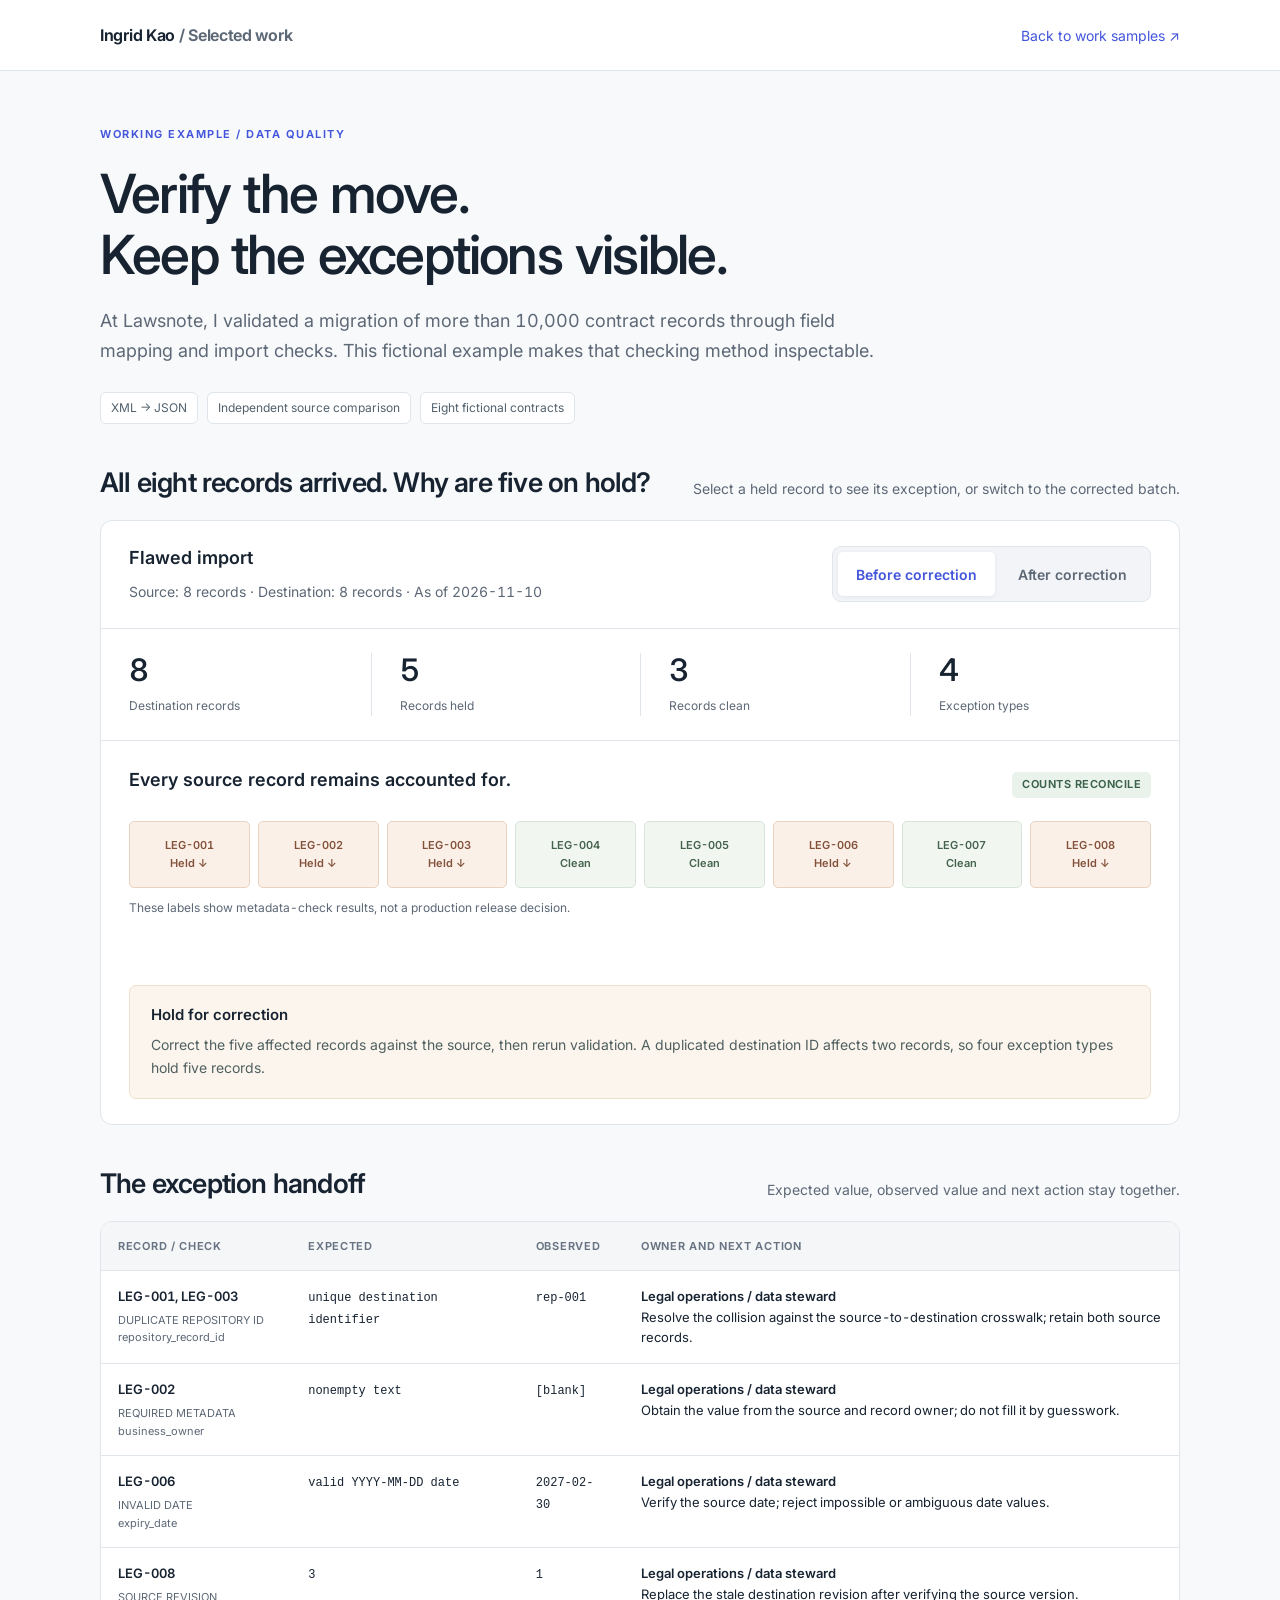
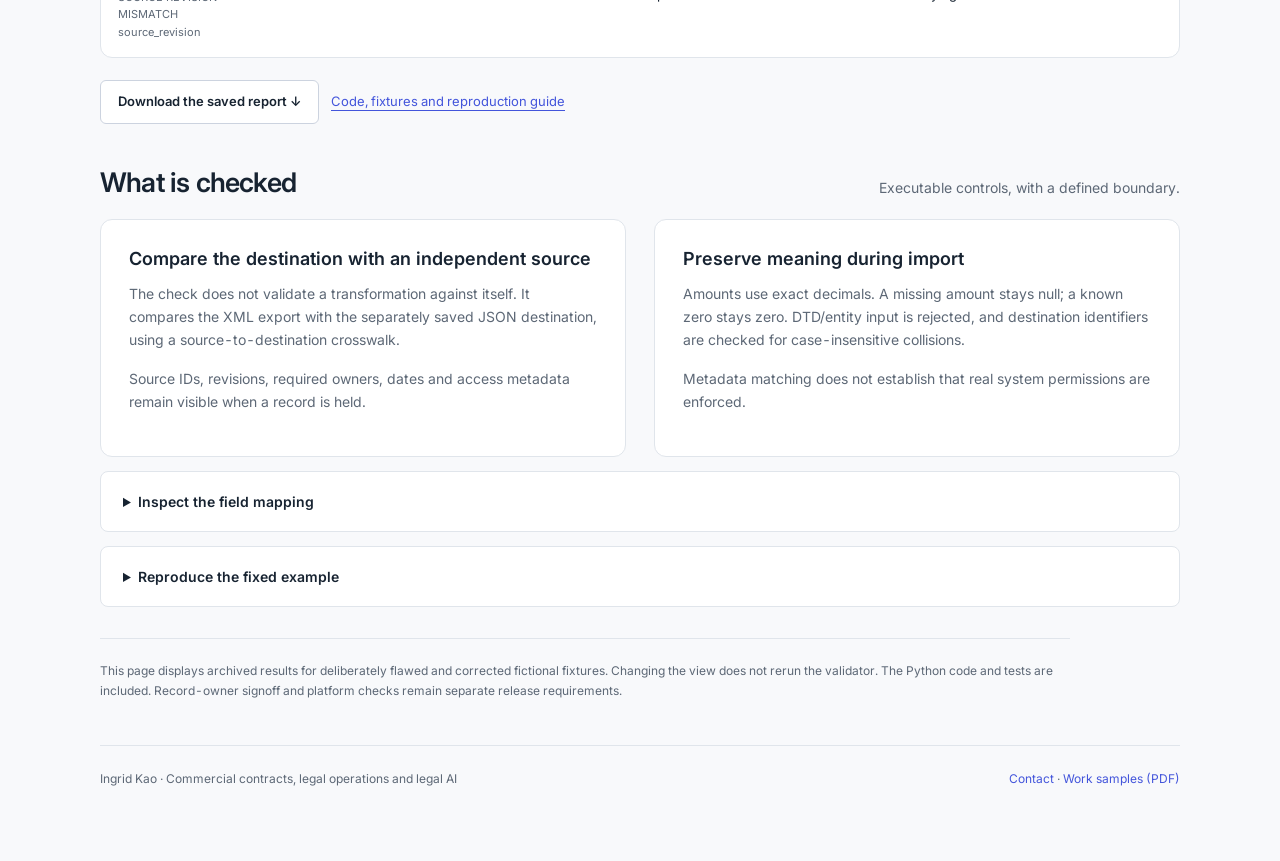
==== commit 1ab2d8ec: "Call the six-page PDF work samples on every page The landing page and the two demonstration pages na" ====
--- a/05_solution_delivery/index.html
+++ b/05_solution_delivery/index.html
@@ -1,7 +1,7 @@
 <!doctype html>
 <html lang="en"><head><meta charset="utf-8"><meta name="viewport" content="width=device-width,initial-scale=1"><meta name="description" content="Migration validation: inspect the working example and evidence by Ingrid Kao."><title>Migration validation | Ingrid Kao</title><style>
 @font-face{font-family:Inter;src:url('../assets/Inter.woff2') format('woff2');font-weight:100 900;font-display:swap}
-:root{--ink:#172331;--muted:#5d6876;--accent:#4355db;--line:#e0e5eb;--paper:#f8f9fb;--sage:#edf3ef;--red:#963f38;--amber:#805e1d}*{box-sizing:border-box}html{scroll-behavior:smooth;scroll-padding-top:28px}body{margin:0;color:var(--ink);background:var(--paper);font:16px/1.65 Inter,-apple-system,BlinkMacSystemFont,'Segoe UI',sans-serif;font-feature-settings:'calt' 1,'tnum' 1}a{color:var(--accent);text-underline-offset:4px}button,select{font:inherit}a:focus-visible,button:focus-visible,summary:focus-visible{outline:3px solid #d4a42f;outline-offset:4px}button{cursor:pointer}header{border-bottom:1px solid var(--line);background:#fff}nav{display:flex;justify-content:space-between;align-items:center;gap:20px;max-width:1144px;padding:22px 32px;margin:auto}.identity{font-weight:650;text-decoration:none;color:var(--ink);letter-spacing:-.3px}.back{font-size:14px;text-decoration:none}main{max-width:1144px;padding:48px 32px 56px;margin:auto}.eyebrow{font-size:11px;letter-spacing:1.5px;text-transform:uppercase;font-weight:650;color:var(--accent)}h1{font-size:clamp(34px,4.8vw,54px);line-height:1.13;letter-spacing:-1.8px;font-weight:550;margin:17px 0 21px;max-width:850px}h2{font-size:27px;line-height:1.25;letter-spacing:-.8px;font-weight:600;margin:0}h3{font-size:18px;line-height:1.35;font-weight:600;margin:0 0 10px}p{margin:0 0 16px}.intro{font-size:18px;line-height:1.7;color:var(--muted);max-width:800px}.tagline{display:flex;gap:9px;flex-wrap:wrap;margin:25px 0 36px}.tag{font-size:12px;line-height:1.5;color:#52616d;border:1px solid var(--line);background:#fff;padding:6px 10px;border-radius:6px}.section-heading{display:flex;align-items:end;justify-content:space-between;gap:24px;margin:42px 0 20px}.section-heading p{font-size:14px;color:var(--muted);margin:0}.card{background:#fff;border:1px solid var(--line);border-radius:12px;overflow:hidden}.card-pad{padding:27px 28px}.switcher{display:inline-flex;gap:5px;border:1px solid var(--line);padding:5px;border-radius:9px;background:#f2f4f8}.switcher button{min-height:44px;padding:8px 18px;background:none;border:0;border-radius:5px;color:var(--muted);font-size:14px;font-weight:600}.switcher button[aria-pressed=true]{background:#fff;color:var(--accent);box-shadow:0 1px 4px #1d2b4112}.preview-head{display:flex;align-items:center;justify-content:space-between;gap:22px;padding:25px 28px;border-bottom:1px solid var(--line)}.preview-head p{font-size:14px;margin:7px 0 0;color:var(--muted)}.chip{display:inline-block;padding:5px 10px;border-radius:5px;font-size:11px;line-height:1.4;font-weight:650;letter-spacing:.5px;text-transform:uppercase}.chip.hold{background:#fbede8;color:var(--red)}.chip.ready{background:#eaf2ec;color:#3c624b}.chip.amber{background:#faf1da;color:var(--amber)}.stats{display:grid;grid-template-columns:repeat(4,minmax(0,1fr));gap:0;border-bottom:1px solid var(--line);padding:24px 0}.stat{padding:0 28px;border-left:1px solid var(--line)}.stat:first-child{border:0}.stat b{font-size:31px;line-height:1.1;font-weight:550;letter-spacing:-1px;display:block;margin-bottom:9px}.stat span{font-size:12px;color:var(--muted);display:block}.decision{margin:25px 28px;padding:19px 21px;border:1px solid #d9e5dc;border-radius:7px;background:var(--sage)}.decision.hold{background:#fcf5ed;border-color:#eedfca}.decision h3{font-size:15px;margin-bottom:7px}.decision p{font-size:14px;color:#4f6060;margin:0}.record-strip{display:grid;grid-template-columns:repeat(8,minmax(0,1fr));gap:8px;margin:19px 0 10px}.record{padding:14px 4px;text-align:center;font-size:11px;font-weight:600;border:1px solid #d8e4da;background:#f1f6f1;color:#45634d;border-radius:5px}.record.held{background:#fbf0e8;border-color:#e8d2c2;color:#83523b}a.record.held{display:block;text-decoration:none}a.record.held:hover{border-color:#c99f86;background:#f7e6da}a.record.held:focus-visible{outline:3px solid var(--accent);outline-offset:2px}.exception-table tr{scroll-margin-top:24px}.exception-table tr:target{background:#fbf0e8;box-shadow:inset 3px 0 0 #c99f86}.caption{font-size:12px;color:var(--muted)}.table-wrap{overflow:auto;max-width:100%}table{width:100%;border-collapse:collapse;font-size:13px}th{text-align:left;font-size:11px;text-transform:uppercase;letter-spacing:.7px;color:#687482;font-weight:650;background:#f5f6f8}th,td{padding:15px 17px;border-bottom:1px solid var(--line);vertical-align:top}td{line-height:1.6}td b{font-weight:600}tbody tr:last-child td{border-bottom:0}.check-name{display:block;font-size:11px;color:var(--muted);margin-top:5px}.muted{color:var(--muted)}.value{font:12px/1.6 ui-monospace,SFMono-Regular,Consolas,monospace;overflow-wrap:anywhere}.empty{padding:26px 28px;background:#f3f7f2;color:#3f6549;font-size:15px}.bar-head{display:flex;justify-content:space-between;align-items:center;gap:18px}.button{display:inline-flex;align-items:center;justify-content:center;min-height:44px;padding:10px 17px;text-decoration:none;border-radius:6px;border:1px solid #ccd3df;font-size:13px;font-weight:600;color:var(--ink);background:#fff}.button.primary{background:var(--accent);color:#fff;border-color:var(--accent)}.actions{display:flex;gap:12px;flex-wrap:wrap;align-items:center;margin-top:22px}.actions a:not(.button){font-size:13px}details{border:1px solid var(--line);border-radius:8px;background:#fff;margin-top:14px}summary{padding:18px 22px;cursor:pointer;min-height:56px;font-size:14px;font-weight:600;list-style-position:inside}details>div{padding:0 22px 22px}.details-copy{font-size:14px;max-width:800px;color:var(--muted)}pre{margin:13px 0 0;padding:17px 19px;background:#f3f5f8;border-radius:6px;font:12px/1.7 ui-monospace,SFMono-Regular,Consolas,monospace;white-space:pre-wrap;overflow-wrap:anywhere}.split{display:grid;grid-template-columns:1fr 1fr;gap:28px}.fact-label{font-size:11px;letter-spacing:1px;text-transform:uppercase;color:#69788a;font-weight:650;margin-bottom:9px}.scope{border-top:1px solid var(--line);padding-top:22px;margin-top:31px;color:var(--muted);font-size:12px;max-width:970px}.footer{border-top:1px solid var(--line);margin-top:44px;padding-top:23px;display:flex;justify-content:space-between;gap:20px;font-size:12px;color:var(--muted)}.footer a{text-decoration:none}.escalation-layout{display:grid;grid-template-columns:260px minmax(0,1fr);gap:22px;align-items:start}.case-menu{display:grid;gap:8px}.case-menu button{text-align:left;min-height:92px;border:1px solid var(--line);background:#fff;border-radius:8px;padding:18px 19px;color:var(--ink)}.case-menu button[aria-pressed=true]{border-color:var(--accent);box-shadow:inset 3px 0 var(--accent);background:#f4f5ff}.case-menu small{display:block;font-size:10px;letter-spacing:1px;color:var(--accent);margin-bottom:8px;font-weight:650}.case-menu b{display:block;font-size:14px;line-height:1.45;font-weight:600}.case-body{padding:27px 28px}.case-title{display:flex;justify-content:space-between;align-items:start;gap:18px;border-bottom:1px solid var(--line);padding-bottom:20px;margin-bottom:23px}.case-title h3{font-size:22px;letter-spacing:-.5px;margin:6px 0 5px}.case-title p{font-size:12px;color:var(--muted);margin:0}.decision-quote{border-left:3px solid var(--accent);background:#f4f5fc;padding:19px 21px;border-radius:0 6px 6px 0;font-size:15px;margin-bottom:25px}.evidence-grid{display:grid;grid-template-columns:1fr 1fr;gap:22px 27px}.evidence-grid section{border-top:1px solid var(--line);padding-top:16px}.evidence-grid h4{margin:0 0 10px;font-size:11px;text-transform:uppercase;letter-spacing:.8px;color:#5a6f80}.evidence-grid p,.evidence-grid li{font-size:14px;line-height:1.7}.evidence-grid ul{padding-left:18px;margin:0}.evidence-grid li{margin-bottom:9px}.evidence-grid li:last-child{margin:0}.wide{grid-column:1/-1}blockquote{margin:11px 0;padding:14px 17px;border:1px solid #e0e4e7;border-radius:6px;color:#455563;font-size:13px;background:#fafbfc}.quote-fact{margin-top:4px;font-size:12px;color:var(--muted)}.articles{display:grid;grid-template-columns:repeat(3,minmax(0,1fr));gap:14px}.article-card{padding:23px;border:1px solid var(--line);border-radius:10px;background:#fff}.article-card h3{font-size:16px;margin-top:14px;min-height:66px}.article-card p,.article-card li{font-size:12px;color:var(--muted)}.article-card ul{margin:15px 0;padding-left:17px}.article-card .button{margin-top:7px;font-size:12px;min-height:44px}.article-detail{margin-top:19px;display:none}.article-detail.visible{display:block}.article-meta{display:grid;grid-template-columns:repeat(3,minmax(0,1fr));gap:15px;border-bottom:1px solid var(--line);padding-bottom:18px;margin-bottom:19px}.article-meta span{font-size:11px;display:block;color:var(--muted);margin-bottom:4px}.article-meta b{font-size:13px;font-weight:600}.close-row{display:flex;justify-content:space-between;gap:20px;align-items:center}.text-button{border:0;background:none;color:var(--accent);min-height:44px;font-size:13px;text-decoration:underline;text-underline-offset:4px;padding:5px 0}noscript{display:block;padding:20px;background:#fff4d7;color:#705c28}.sr-only{position:absolute;width:1px;height:1px;clip:rect(0,0,0,0);overflow:hidden}
+:root{--ink:#172331;--muted:#5d6876;--accent:#4355db;--line:#e0e5eb;--paper:#f8f9fb;--sage:#edf3ef;--red:#963f38;--amber:#805e1d}*{box-sizing:border-box}html{scroll-behavior:smooth;scroll-padding-top:28px}body{margin:0;color:var(--ink);background:var(--paper);font:16px/1.65 Inter,-apple-system,BlinkMacSystemFont,'Segoe UI',sans-serif;font-feature-settings:'calt' 1,'tnum' 1}a{color:var(--accent);text-underline-offset:4px}button,select{font:inherit}a:focus-visible,button:focus-visible,summary:focus-visible{outline:3px solid #d4a42f;outline-offset:4px}button{cursor:pointer}header{border-bottom:1px solid var(--line);background:#fff}nav{display:flex;justify-content:space-between;align-items:center;gap:20px;max-width:1144px;padding:22px 32px;margin:auto}.identity{font-weight:650;text-decoration:none;color:var(--ink);letter-spacing:-.3px}.back{font-size:14px;text-decoration:none}main{max-width:1144px;padding:48px 32px 56px;margin:auto}.eyebrow{font-size:11px;letter-spacing:1.5px;text-transform:uppercase;font-weight:650;color:var(--accent)}h1{font-size:clamp(34px,4.8vw,54px);line-height:1.13;letter-spacing:-1.8px;font-weight:550;margin:17px 0 21px;max-width:850px}h2{font-size:27px;line-height:1.25;letter-spacing:-.8px;font-weight:600;margin:0}h3{font-size:18px;line-height:1.35;font-weight:600;margin:0 0 10px}p{margin:0 0 16px}.intro{font-size:18px;line-height:1.7;color:var(--muted);max-width:800px}.tagline{display:flex;gap:9px;flex-wrap:wrap;margin:25px 0 36px}.tag{font-size:12px;line-height:1.5;color:#52616d;border:1px solid var(--line);background:#fff;padding:6px 10px;border-radius:6px}.section-heading{display:flex;align-items:end;justify-content:space-between;gap:24px;margin:42px 0 20px}.section-heading p{font-size:14px;color:var(--muted);margin:0}.card{background:#fff;border:1px solid var(--line);border-radius:12px;overflow:hidden}.card-pad{padding:27px 28px}.switcher{display:inline-flex;gap:5px;border:1px solid var(--line);padding:5px;border-radius:9px;background:#f2f4f8}.switcher button{min-height:44px;padding:8px 18px;background:none;border:0;border-radius:5px;color:var(--muted);font-size:14px;font-weight:600}.switcher button[aria-pressed=true]{background:#fff;color:var(--accent);box-shadow:0 1px 4px #1d2b4112}.preview-head{display:flex;align-items:center;justify-content:space-between;gap:22px;padding:25px 28px;border-bottom:1px solid var(--line)}.preview-head p{font-size:14px;margin:7px 0 0;color:var(--muted)}.chip{display:inline-block;padding:5px 10px;border-radius:5px;font-size:11px;line-height:1.4;font-weight:650;letter-spacing:.5px;text-transform:uppercase}.chip.hold{background:#fbede8;color:var(--red)}.chip.ready{background:#eaf2ec;color:#3c624b}.chip.amber{background:#faf1da;color:var(--amber)}.stats{display:grid;grid-template-columns:repeat(4,minmax(0,1fr));gap:0;border-bottom:1px solid var(--line);padding:24px 0}.stat{padding:0 28px;border-left:1px solid var(--line)}.stat:first-child{border:0}.stat b{font-size:31px;line-height:1.1;font-weight:550;letter-spacing:-1px;display:block;margin-bottom:9px}.stat span{font-size:12px;color:var(--muted);display:block}.decision{margin:25px 28px;padding:19px 21px;border:1px solid #d9e5dc;border-radius:7px;background:var(--sage)}.decision.hold{background:#fcf5ed;border-color:#eedfca}.decision h3{font-size:15px;margin-bottom:7px}.decision p{font-size:14px;color:#4f6060;margin:0}.record-strip{display:grid;grid-template-columns:repeat(8,minmax(0,1fr));gap:8px;margin:19px 0 10px}.record{padding:14px 4px;text-align:center;font-size:11px;font-weight:600;border:1px solid #d8e4da;background:#f1f6f1;color:#45634d;border-radius:5px}.record.held{background:#fbf0e8;border-color:#e8d2c2;color:#83523b}a.record.held{display:block;text-decoration:none}a.record.held:hover{border-color:#c99f86;background:#f7e6da}a.record.held:focus-visible{outline:3px solid var(--accent);outline-offset:2px}.exception-table tr{scroll-margin-top:24px}.exception-table tr:target,.exception-table tr.is-target{background:#fbf0e8;box-shadow:inset 3px 0 0 #c99f86}.caption{font-size:12px;color:var(--muted)}.table-wrap{overflow:auto;max-width:100%}table{width:100%;border-collapse:collapse;font-size:13px}th{text-align:left;font-size:11px;text-transform:uppercase;letter-spacing:.7px;color:#687482;font-weight:650;background:#f5f6f8}th,td{padding:15px 17px;border-bottom:1px solid var(--line);vertical-align:top}td{line-height:1.6}td b{font-weight:600}tbody tr:last-child td{border-bottom:0}.check-name{display:block;font-size:11px;color:var(--muted);margin-top:5px}.muted{color:var(--muted)}.value{font:12px/1.6 ui-monospace,SFMono-Regular,Consolas,monospace;overflow-wrap:anywhere}.empty{padding:26px 28px;background:#f3f7f2;color:#3f6549;font-size:15px}.bar-head{display:flex;justify-content:space-between;align-items:center;gap:18px}.button{display:inline-flex;align-items:center;justify-content:center;min-height:44px;padding:10px 17px;text-decoration:none;border-radius:6px;border:1px solid #ccd3df;font-size:13px;font-weight:600;color:var(--ink);background:#fff}.button.primary{background:var(--accent);color:#fff;border-color:var(--accent)}.actions{display:flex;gap:12px;flex-wrap:wrap;align-items:center;margin-top:22px}.actions a:not(.button){font-size:13px}details{border:1px solid var(--line);border-radius:8px;background:#fff;margin-top:14px}summary{padding:18px 22px;cursor:pointer;min-height:56px;font-size:14px;font-weight:600;list-style-position:inside}details>div{padding:0 22px 22px}.details-copy{font-size:14px;max-width:800px;color:var(--muted)}pre{margin:13px 0 0;padding:17px 19px;background:#f3f5f8;border-radius:6px;font:12px/1.7 ui-monospace,SFMono-Regular,Consolas,monospace;white-space:pre-wrap;overflow-wrap:anywhere}.split{display:grid;grid-template-columns:1fr 1fr;gap:28px}.fact-label{font-size:11px;letter-spacing:1px;text-transform:uppercase;color:#69788a;font-weight:650;margin-bottom:9px}.scope{border-top:1px solid var(--line);padding-top:22px;margin-top:31px;color:var(--muted);font-size:12px;max-width:970px}.footer{border-top:1px solid var(--line);margin-top:44px;padding-top:23px;display:flex;justify-content:space-between;gap:20px;font-size:12px;color:var(--muted)}.footer a{text-decoration:none}.escalation-layout{display:grid;grid-template-columns:260px minmax(0,1fr);gap:22px;align-items:start}.case-menu{display:grid;gap:8px}.case-menu button{text-align:left;min-height:92px;border:1px solid var(--line);background:#fff;border-radius:8px;padding:18px 19px;color:var(--ink)}.case-menu button[aria-pressed=true]{border-color:var(--accent);box-shadow:inset 3px 0 var(--accent);background:#f4f5ff}.case-menu small{display:block;font-size:10px;letter-spacing:1px;color:var(--accent);margin-bottom:8px;font-weight:650}.case-menu b{display:block;font-size:14px;line-height:1.45;font-weight:600}.case-body{padding:27px 28px}.case-title{display:flex;justify-content:space-between;align-items:start;gap:18px;border-bottom:1px solid var(--line);padding-bottom:20px;margin-bottom:23px}.case-title h3{font-size:22px;letter-spacing:-.5px;margin:6px 0 5px}.case-title p{font-size:12px;color:var(--muted);margin:0}.decision-quote{border-left:3px solid var(--accent);background:#f4f5fc;padding:19px 21px;border-radius:0 6px 6px 0;font-size:15px;margin-bottom:25px}.evidence-grid{display:grid;grid-template-columns:1fr 1fr;gap:22px 27px}.evidence-grid section{border-top:1px solid var(--line);padding-top:16px}.evidence-grid h4{margin:0 0 10px;font-size:11px;text-transform:uppercase;letter-spacing:.8px;color:#5a6f80}.evidence-grid p,.evidence-grid li{font-size:14px;line-height:1.7}.evidence-grid ul{padding-left:18px;margin:0}.evidence-grid li{margin-bottom:9px}.evidence-grid li:last-child{margin:0}.wide{grid-column:1/-1}blockquote{margin:11px 0;padding:14px 17px;border:1px solid #e0e4e7;border-radius:6px;color:#455563;font-size:13px;background:#fafbfc}.quote-fact{margin-top:4px;font-size:12px;color:var(--muted)}.articles{display:grid;grid-template-columns:repeat(3,minmax(0,1fr));gap:14px}.article-card{padding:23px;border:1px solid var(--line);border-radius:10px;background:#fff}.article-card h3{font-size:16px;margin-top:14px;min-height:66px}.article-card p,.article-card li{font-size:12px;color:var(--muted)}.article-card ul{margin:15px 0;padding-left:17px}.article-card .button{margin-top:7px;font-size:12px;min-height:44px}.article-detail{margin-top:19px;display:none}.article-detail.visible{display:block}.article-meta{display:grid;grid-template-columns:repeat(3,minmax(0,1fr));gap:15px;border-bottom:1px solid var(--line);padding-bottom:18px;margin-bottom:19px}.article-meta span{font-size:11px;display:block;color:var(--muted);margin-bottom:4px}.article-meta b{font-size:13px;font-weight:600}.close-row{display:flex;justify-content:space-between;gap:20px;align-items:center}.text-button{border:0;background:none;color:var(--accent);min-height:44px;font-size:13px;text-decoration:underline;text-underline-offset:4px;padding:5px 0}noscript{display:block;padding:20px;background:#fff4d7;color:#705c28}.sr-only{position:absolute;width:1px;height:1px;clip:rect(0,0,0,0);overflow:hidden}
 @media(max-width:900px){.escalation-layout{grid-template-columns:210px minmax(0,1fr)}.stat{padding:0 20px}.record-strip{gap:5px}.record{font-size:10px}.evidence-grid{grid-template-columns:1fr}.wide{grid-column:auto}}
 @media(max-width:700px){nav{padding:18px 20px;gap:12px}.identity{font-size:14px}.back{font-size:12px}main{padding:32px 20px 40px}h1{font-size:36px;letter-spacing:-1.1px}.intro{font-size:16px}.tagline{margin-bottom:28px}.section-heading{align-items:start;flex-direction:column;gap:9px;margin-top:31px}h2{font-size:24px}.preview-head{padding:22px;align-items:start;flex-direction:column}.stats{grid-template-columns:1fr 1fr;row-gap:22px}.stat:nth-child(3){border-left:0}.stat b{font-size:28px}.decision{margin:21px;padding:17px}.card-pad,.case-body{padding:22px}.record-strip{grid-template-columns:repeat(4,minmax(0,1fr));gap:7px}.record{font-size:11px;padding:12px 3px}.split{grid-template-columns:1fr;gap:19px}.bar-head{align-items:start;flex-direction:column;gap:9px}.escalation-layout{grid-template-columns:1fr}.case-menu{grid-template-columns:repeat(3,minmax(0,1fr));gap:6px}.case-menu button{padding:12px 10px;min-height:118px}.case-menu b{font-size:12px}.case-menu small{font-size:9px}.case-title{display:block}.case-title .chip{margin-top:14px}.articles{grid-template-columns:1fr}.article-card h3{min-height:0}.article-meta{grid-template-columns:1fr 1fr}.footer{flex-direction:column;gap:8px}.footer p{margin:0}.exception-table thead{display:none}.exception-table,.exception-table tbody,.exception-table tr,.exception-table td{display:block;width:100%}.exception-table tr{padding:18px 22px;border-bottom:1px solid var(--line)}.exception-table td{border:0;padding:6px 0}.exception-table td::before{content:attr(data-label);display:block;font-size:10px;letter-spacing:.7px;text-transform:uppercase;color:var(--muted);margin-bottom:3px}.exception-table tr:last-child{border:0}.mapping-table{min-width:580px}}
 @media(prefers-reduced-motion:reduce){html{scroll-behavior:auto}}
@@ -24,12 +24,13 @@
 <details><summary>Reproduce the fixed example</summary><div><p class="details-copy" id="test-summary"></p><pre id="commands"></pre><div class="actions"><a href="fixtures/source_contracts.xml">XML source</a><a href="fixtures/target_flawed.json">Flawed destination</a><a href="fixtures/target_corrected.json">Corrected destination</a><a href="results/demo_facts.json">Verification facts</a></div></div></details></section>
 <p class="scope">This page displays archived results for deliberately flawed and corrected fictional fixtures. Changing the view does not rerun the validator. The Python code and tests are included. Record-owner signoff and platform checks remain separate release requirements.</p>
 <noscript>This exhibit needs JavaScript for the batch switcher. The saved reports, field mapping and reproduction guide remain available in this folder.</noscript>
-<footer class="footer"><p>Ingrid Kao · Commercial contracts, legal operations and legal AI</p><p><a href="mailto:kuoingrid0118@gmail.com">Contact</a> · <a href="../Ingrid_Kao_Work_Samples.pdf">Application PDF</a></p></footer></main><script>
+<footer class="footer"><p>Ingrid Kao · Commercial contracts, legal operations and legal AI</p><p><a href="mailto:kuoingrid0118@gmail.com">Contact</a> · <a href="../Ingrid_Kao_Work_Samples.pdf">Work samples (PDF)</a></p></footer></main><script>
 const DATA={"facts":{"schema":"MIGRATION-DEMO-FACTS-1.0","data_classification":"eight fictional contracts; seeded defects","test_count":30,"tests_passed":30,"failures":0,"errors":0,"archived_reports_match_fresh_run":true,"verified_report_files":["corrected_exceptions.csv","corrected_report.json","corrected_summary.md","flawed_exceptions.csv","flawed_report.json","flawed_summary.md","normalized_source.json"],"scenarios":{"flawed":{"source_records":8,"destination_records":8,"clean_records":3,"held_records":5,"exception_groups":4,"exception_count":4,"exception_types":["DUPLICATE_REPOSITORY_ID","INVALID_DATE","REQUIRED_METADATA","SOURCE_REVISION_MISMATCH"],"source_identity_reconciled":true,"counts_reconcile":true,"release_status":"HOLD_FOR_CORRECTION","release_approved":false,"source_known_value_usd":"622000.50","source_records_with_unknown_value":1},"corrected":{"source_records":8,"destination_records":8,"clean_records":8,"held_records":0,"exception_groups":0,"exception_count":0,"exception_types":[],"source_identity_reconciled":true,"counts_reconcile":true,"release_status":"READY_FOR_OWNER_SIGNOFF","release_approved":false,"source_known_value_usd":"622000.50","source_records_with_unknown_value":1}},"test_command":"python3 test_migration.py","reproduce_command":"python3 migration_demo.py","verification_command":"python3 verify_demo.py","release_decision":"Metadata checks never authorize release. Record-owner signoff and platform checks remain required."},"reports":{"flawed":{"schema":"CONTRACT-MIGRATION-DEMO-1.1","scenario":"flawed","as_of_date":"2026-11-10","data_classification":"synthetic demonstration","source_records":8,"destination_records":8,"exception_groups":4,"exception_count":4,"exception_types":["DUPLICATE_REPOSITORY_ID","INVALID_DATE","REQUIRED_METADATA","SOURCE_REVISION_MISMATCH"],"clean_records":3,"held_records":5,"source_identity_reconciled":true,"counts_reconcile":true,"source_known_value_usd":"622000.50","source_records_with_unknown_value":1,"validation_gate_passed":false,"release_status":"HOLD_FOR_CORRECTION","release_approved":false,"exceptions":[{"issue_id":"EX-001","code":"DUPLICATE_REPOSITORY_ID","source_record_id":"LEG-001, LEG-003","field":"repository_record_id","expected":"unique destination identifier","actual":"rep-001","owner":"Legal operations / data steward","action":"Resolve the collision against the source-to-destination crosswalk; retain both source records."},{"issue_id":"EX-002","code":"REQUIRED_METADATA","source_record_id":"LEG-002","field":"business_owner","expected":"nonempty text","actual":"","owner":"Legal operations / data steward","action":"Obtain the value from the source and record owner; do not fill it by guesswork."},{"issue_id":"EX-003","code":"INVALID_DATE","source_record_id":"LEG-006","field":"expiry_date","expected":"valid YYYY-MM-DD date","actual":"2027-02-30","owner":"Legal operations / data steward","action":"Verify the source date; reject impossible or ambiguous date values."},{"issue_id":"EX-004","code":"SOURCE_REVISION_MISMATCH","source_record_id":"LEG-008","field":"source_revision","expected":3,"actual":1,"owner":"Legal operations / data steward","action":"Replace the stale destination revision after verifying the source version."}]},"corrected":{"schema":"CONTRACT-MIGRATION-DEMO-1.1","scenario":"corrected","as_of_date":"2026-11-10","data_classification":"synthetic demonstration","source_records":8,"destination_records":8,"exception_groups":0,"exception_count":0,"exception_types":[],"clean_records":8,"held_records":0,"source_identity_reconciled":true,"counts_reconcile":true,"source_known_value_usd":"622000.50","source_records_with_unknown_value":1,"validation_gate_passed":true,"release_status":"READY_FOR_OWNER_SIGNOFF","release_approved":false,"exceptions":[]}},"mapping":{"schema":"CONTRACT-MIGRATION-DEMO-1.1","source_format":"fictional XML export","destination_format":"local JSON repository export","destination_identifier":"Sequential REP identifier in this fixture; uniqueness is case-insensitive in the destination","fields":[{"xml_source":"@id","target_field":"source_record_id","transform":"text"},{"xml_source":"@revision","target_field":"source_revision","transform":"integer"},{"xml_source":"contract_number","target_field":"contract_number","transform":"text"},{"xml_source":"party_name","target_field":"counterparty","transform":"text"},{"xml_source":"document_type","target_field":"agreement_type","transform":"text"},{"xml_source":"owner","target_field":"business_owner","transform":"text"},{"xml_source":"signed_on","target_field":"signed_date","transform":"iso_date"},{"xml_source":"expires_on","target_field":"expiry_date","transform":"iso_date"},{"xml_source":"amount_usd","target_field":"value_usd","transform":"usd_decimal_string","nullable":true},{"xml_source":"visibility_group","target_field":"access_group","transform":"text"}],"approved_access_groups":["Legal","Legal-Finance","Restricted"]},"ids":["LEG-001","LEG-002","LEG-003","LEG-004","LEG-005","LEG-006","LEG-007","LEG-008"]};
 const $=id=>document.getElementById(id);
 const esc=v=>String(v).replace(/[&<>"']/g,c=>({'&':'&amp;','<':'&lt;','>':'&gt;','"':'&quot;',"'":'&#39;'}[c]));
 const value=v=>v===''?'[blank]':v===null?'null':String(v);
-let active='flawed';
+// the address names the batch: #after-correction, or nothing for the batch before correction; #exception-N is a row of it
+let active=location.hash==='#after-correction'?'corrected':'flawed';
 function render(){
  const r=DATA.reports[active],held=new Set(r.exceptions.flatMap(e=>e.source_record_id.split(',').map(x=>x.trim())));
  document.querySelectorAll('[data-batch]').forEach(b=>b.setAttribute('aria-pressed',String(b.dataset.batch===active)));
@@ -45,11 +46,30 @@
  $('release-copy').textContent=clean?'All eight records pass these metadata checks. The record owner still needs to sign off, and actual platform permissions need verification. Release approval remains false.':'Correct the five affected records against the source, then rerun validation. A duplicated destination ID affects two records, so four exception types hold five records.';
  $('exceptions').innerHTML=r.exceptions.length?'<table class="exception-table"><thead><tr><th>Record / check</th><th>Expected</th><th>Observed</th><th>Owner and next action</th></tr></thead><tbody>'+r.exceptions.map((e,n)=>`<tr id="exception-${n}" tabindex="-1"><td data-label="Record / check"><b>${esc(e.source_record_id)}</b><span class="check-name">${esc(e.code.replaceAll('_',' '))}<br>${esc(e.field)}</span></td><td data-label="Expected"><span class="value">${esc(value(e.expected))}</span></td><td data-label="Observed"><span class="value">${esc(value(e.actual))}</span></td><td data-label="Owner and next action"><b>${esc(e.owner)}</b><br>${esc(e.action)}</td></tr>`).join('')+'</tbody></table>':'<div class="empty"><b>No exceptions in the corrected fixture.</b><br>All eight records are clean. The batch is ready for record-owner signoff.</div>';
  $('report-download').href=`results/${active}_report.json`;
+ markTarget();
 }
-document.querySelectorAll('[data-batch]').forEach(b=>b.addEventListener('click',()=>{active=b.dataset.batch;render()}));
+function markTarget(){
+ // a row reached from the address (on load, or after a reload) is marked the way a clicked link marks it
+ document.querySelectorAll('.exception-table tr.is-target').forEach(t=>t.classList.remove('is-target'));
+ const row=/^#exception-\d+$/.test(location.hash)&&document.getElementById(location.hash.slice(1));
+ if(row)row.classList.add('is-target');
+ return row;
+}
+addEventListener('hashchange',()=>{
+ // the address decides the batch, whichever way it changed: a link, or Back to an address without #after-correction
+ const want=location.hash==='#after-correction'?'corrected':'flawed';
+ if(want!==active){active=want;render();}
+ else markTarget();
+});
+document.querySelectorAll('[data-batch]').forEach(b=>b.addEventListener('click',()=>{
+ active=b.dataset.batch;
+ history.replaceState(null,'',active==='corrected'?'#after-correction':location.pathname+location.search);
+ render();
+}));
 $('mapping').innerHTML=DATA.mapping.fields.map(f=>`<tr><td class="value">${esc(f.xml_source)}</td><td class="value">${esc(f.target_field)}</td><td>${esc(f.transform)}${f.nullable?' · nullable':''}</td></tr>`).join('');
 $('access-groups').textContent='Allowed metadata groups: '+DATA.mapping.approved_access_groups.join(', ')+'.';
 $('commands').textContent='cd 05_solution_delivery\n'+DATA.facts.reproduce_command+'\n'+DATA.facts.test_command+'\n'+DATA.facts.verification_command;
 $('test-summary').textContent=`${DATA.facts.tests_passed} of ${DATA.facts.test_count} behavioral tests passed. ${DATA.facts.verified_report_files.length} archived reports match a fresh run. This page reports that saved verification; the commands below reproduce it.`;
 render();
+{const row=markTarget();if(row){row.scrollIntoView({block:'start'});row.focus({preventScroll:true});}}
 </script></body></html>
